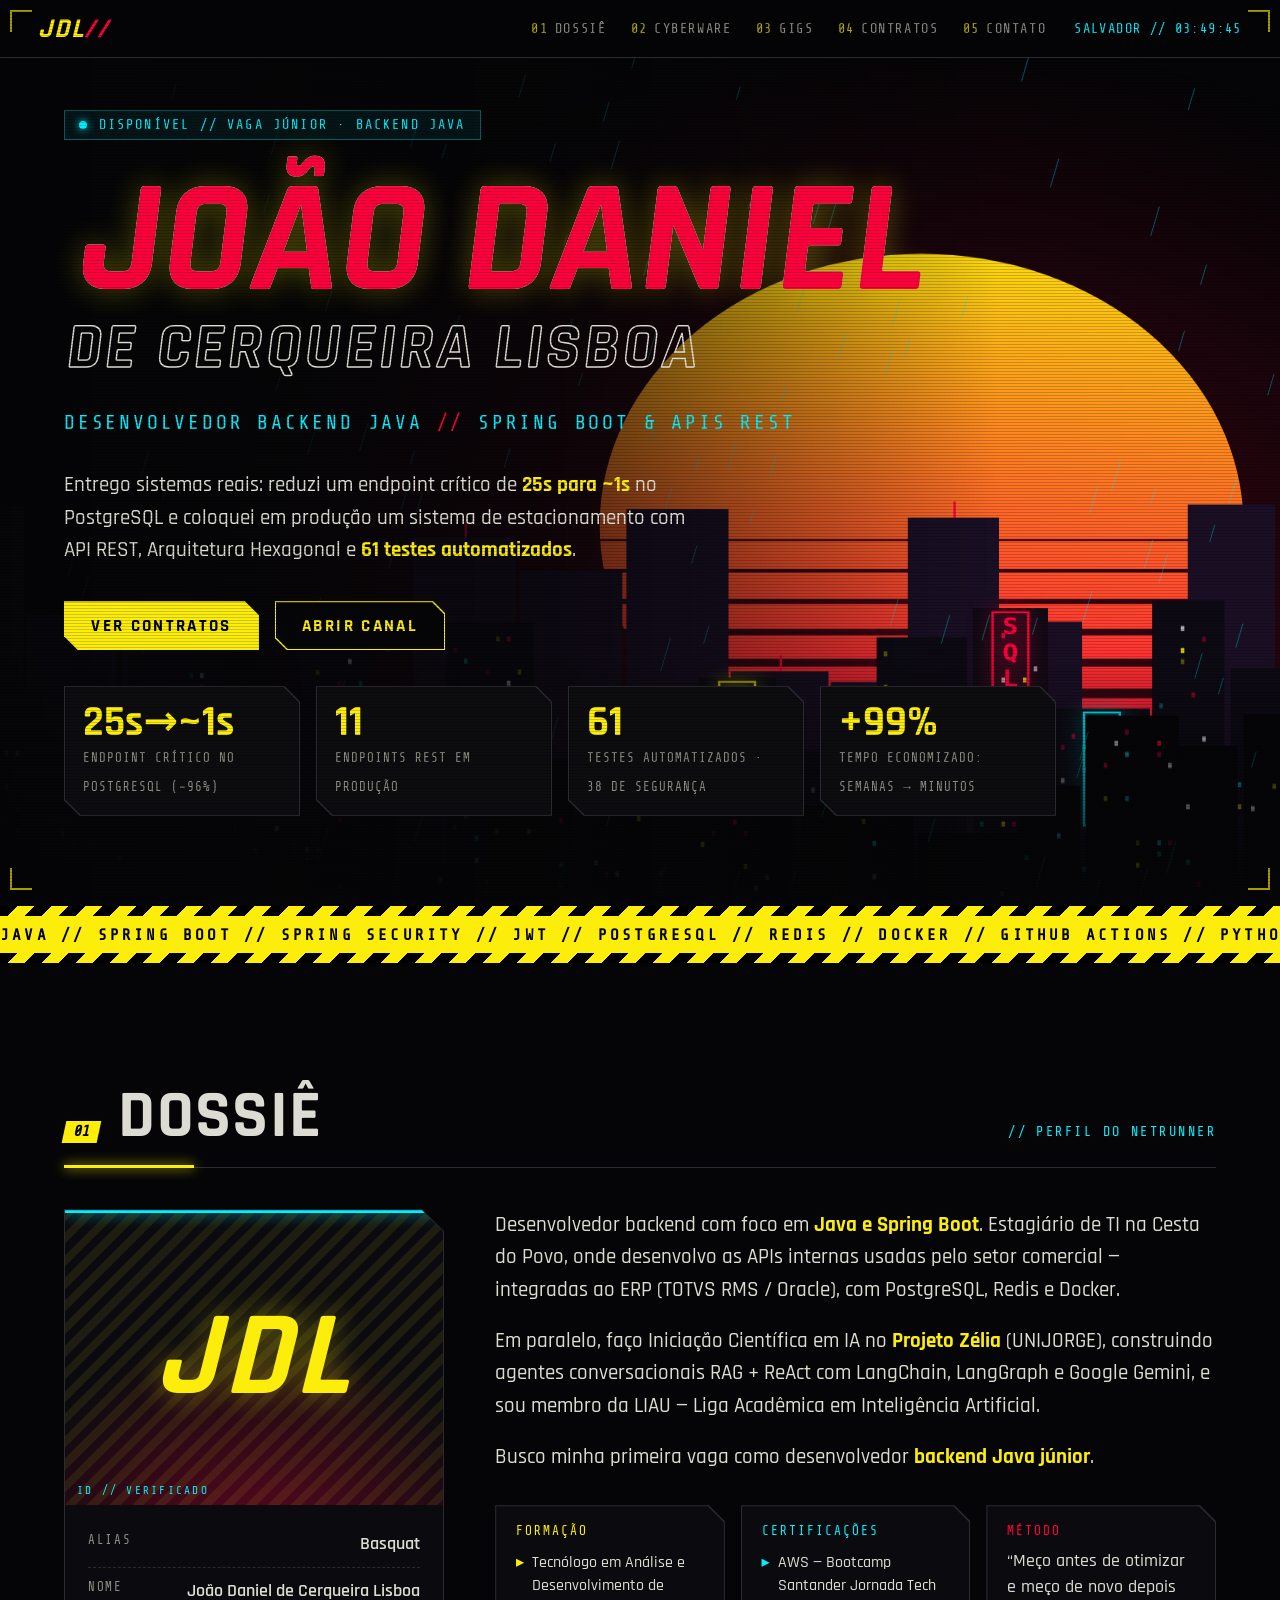
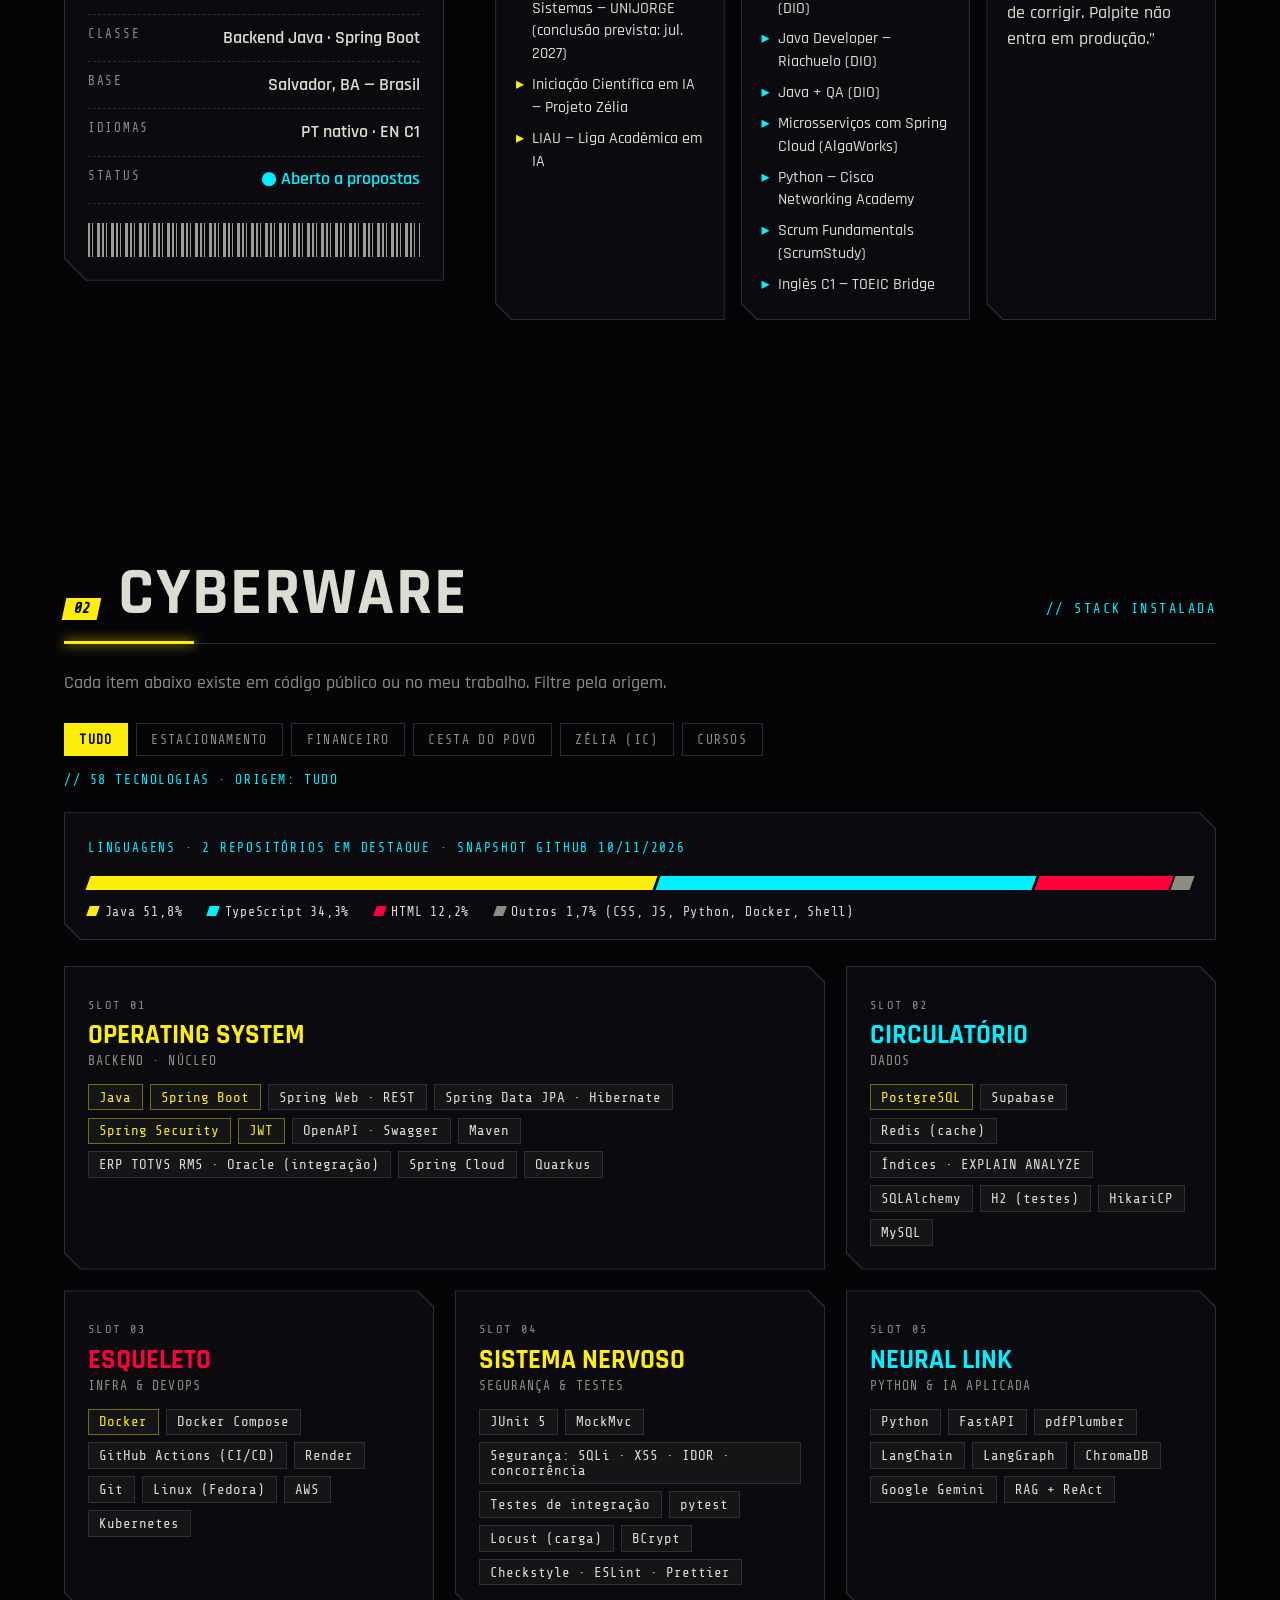
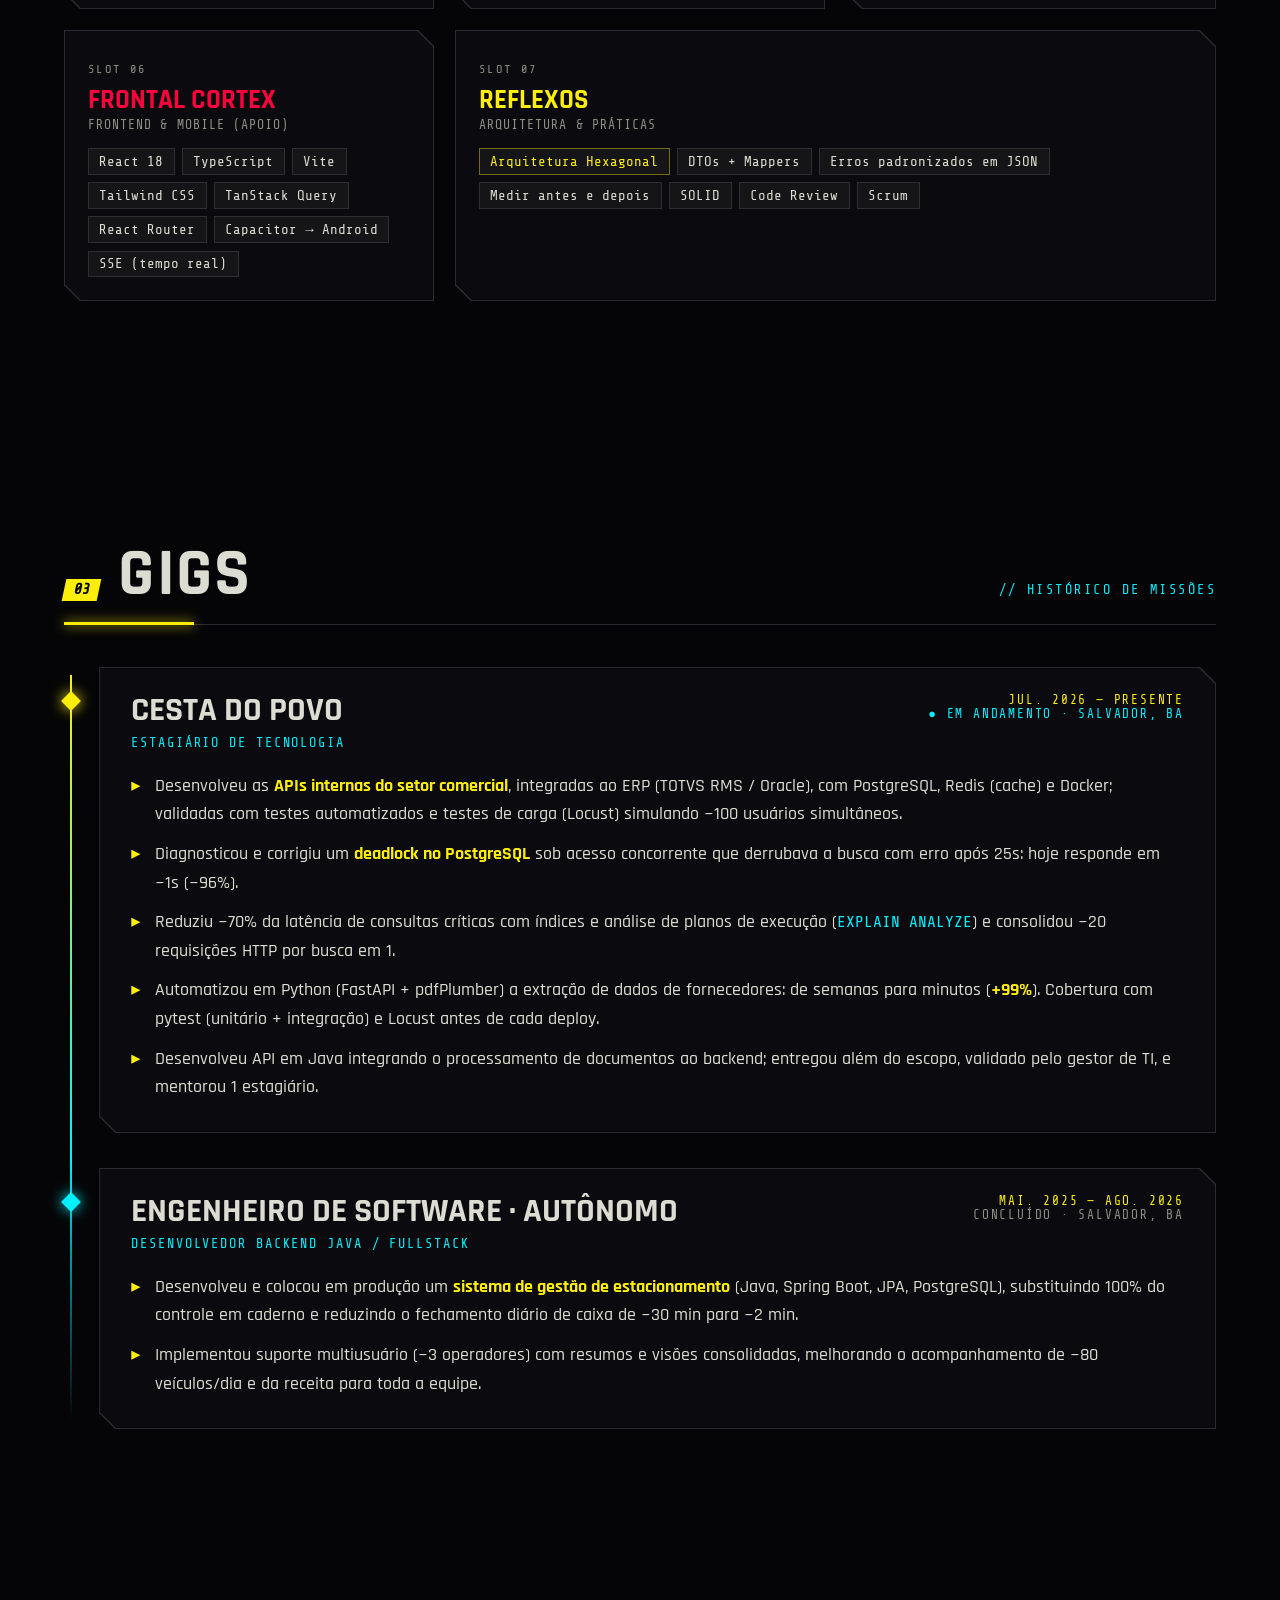
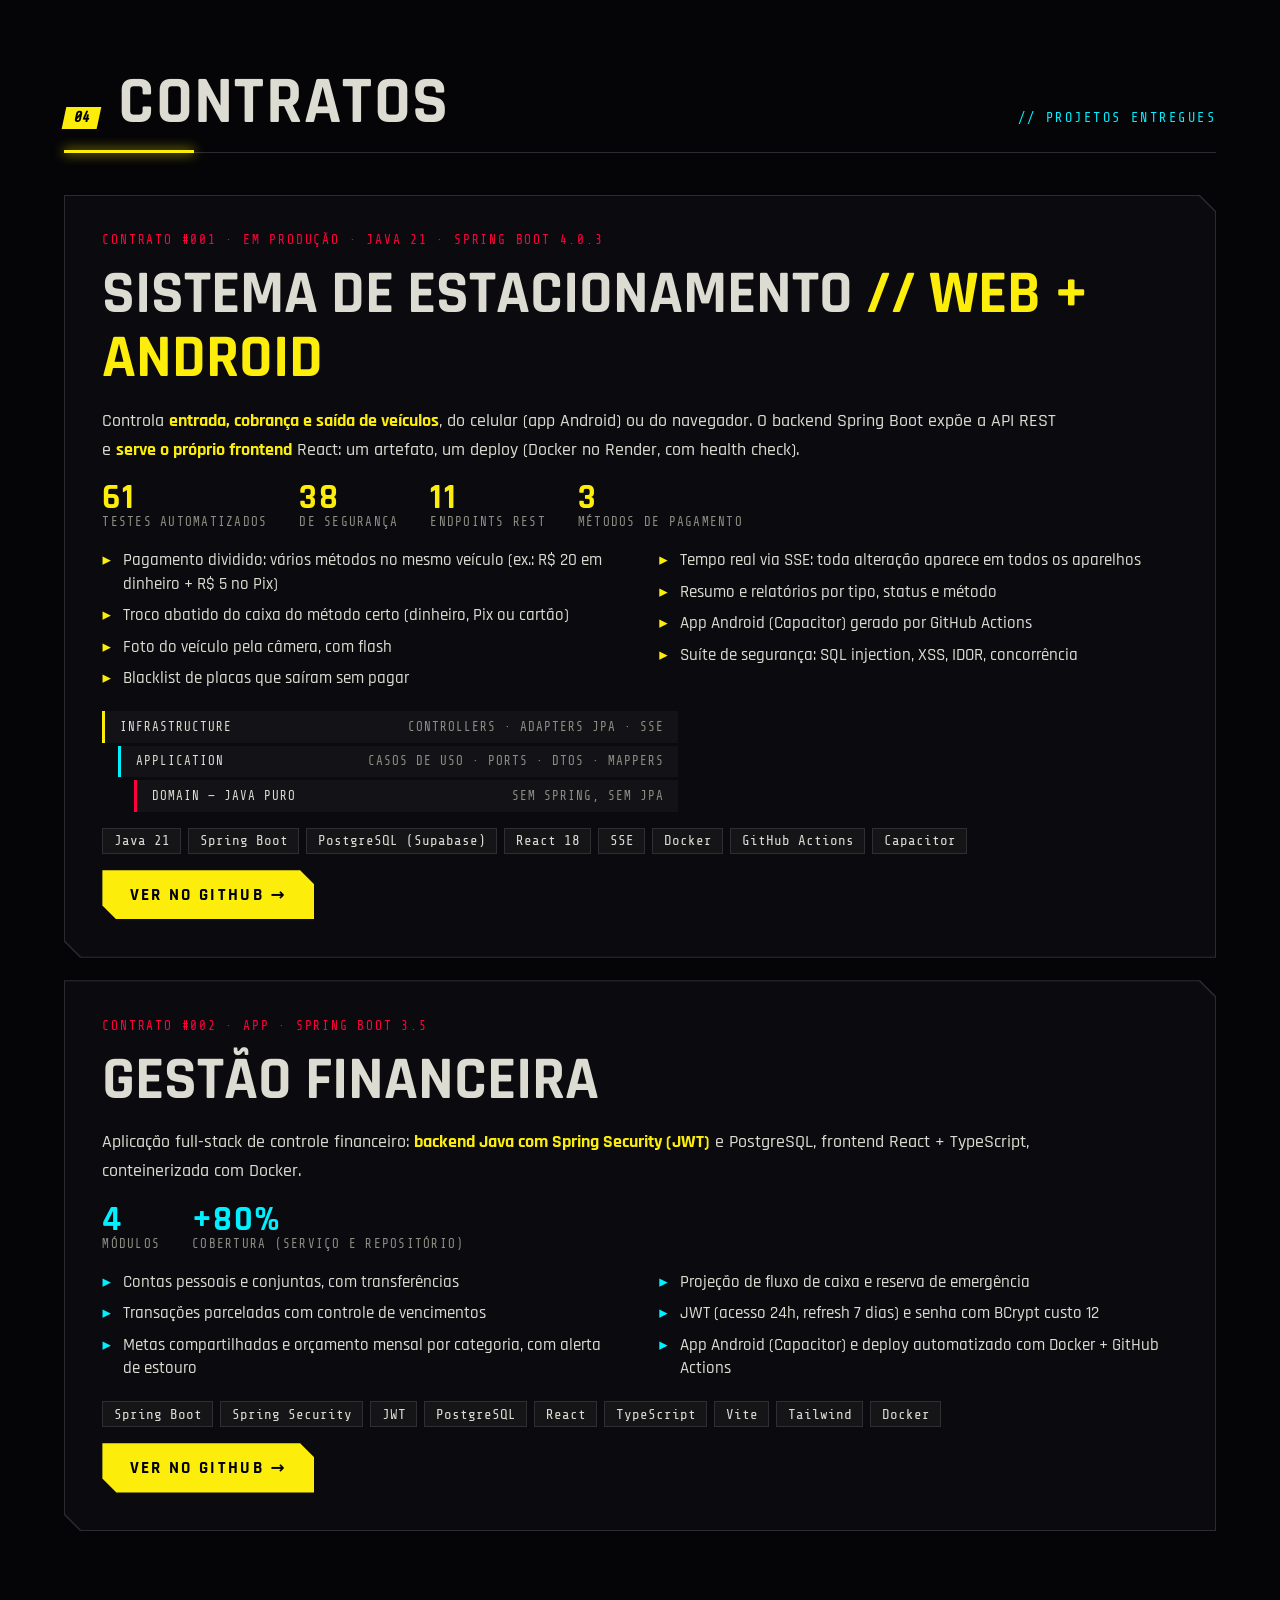
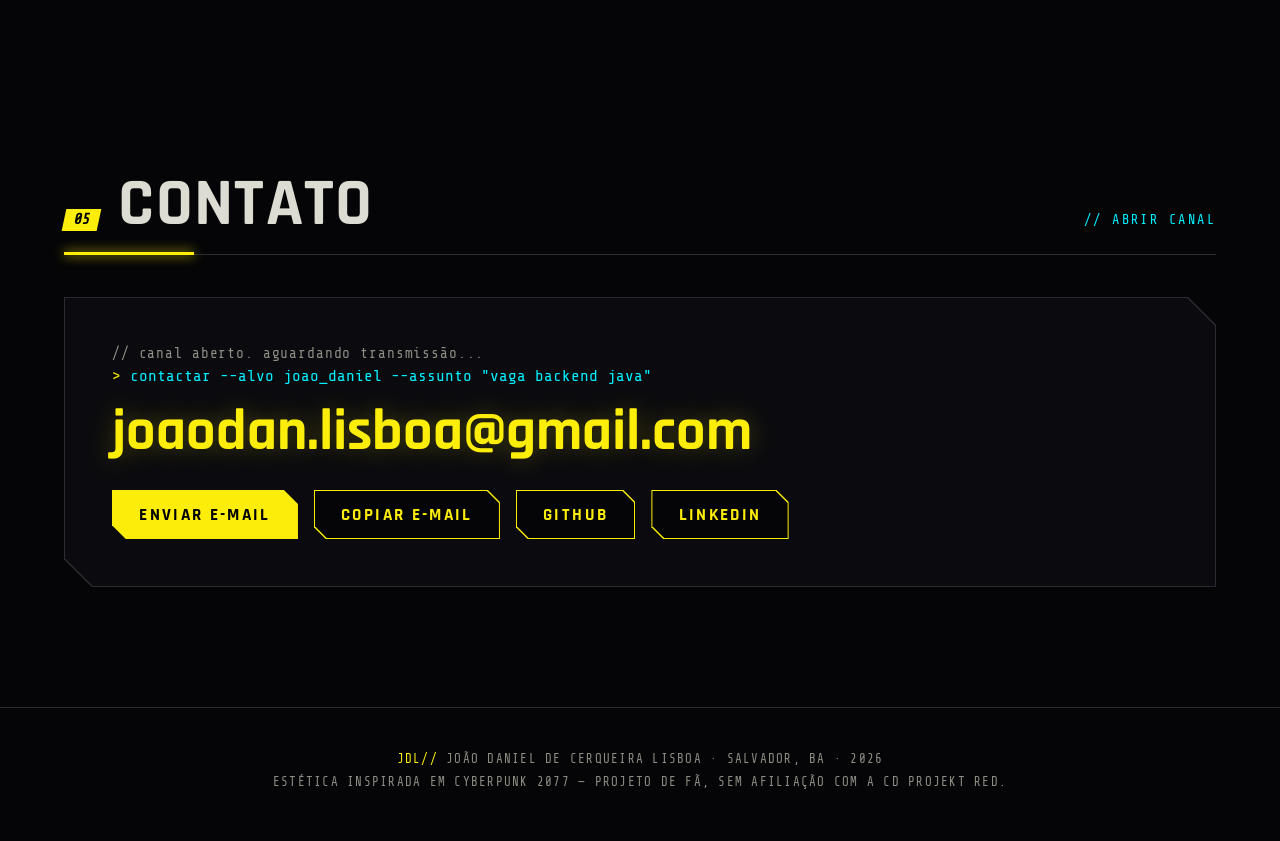
==== index.html @ 203d8025 "Initial commit: portfolio site" ====
<!DOCTYPE html>
<html lang="pt-BR">
<head>
<meta charset="UTF-8">
<meta name="viewport" content="width=device-width,initial-scale=1">
<title>João Daniel Lisboa // Backend Java</title>
<meta name="description" content="Portfolio de João Daniel de Cerqueira Lisboa — Desenvolvedor Backend Java, Spring Boot e APIs REST. Salvador, BA.">
<meta name="theme-color" content="#050507">
<meta name="color-scheme" content="dark">
<meta property="og:title" content="João Daniel Lisboa // Backend Java">
<meta property="og:description" content="Spring Boot, APIs REST, PostgreSQL. Sistemas reais em produção.">
<link rel="icon" href="data:image/svg+xml,%3Csvg xmlns='http://www.w3.org/2000/svg' viewBox='0 0 32 32'%3E%3Crect width='32' height='32' fill='%23050507'/%3E%3Cpath d='M9 6h16v4h-6v12q0 4-5 4H8v-4h5V10H9z' fill='%23fcee0a'/%3E%3C/svg%3E">
<link rel="preconnect" href="https://fonts.googleapis.com">
<link rel="preconnect" href="https://fonts.gstatic.com" crossorigin>
<link href="https://fonts.googleapis.com/css2?family=Rajdhani:wght@500;600;700&family=Share+Tech+Mono&display=swap" rel="stylesheet">
<script>
document.documentElement.classList.add('js');
try{if(sessionStorage.boot)document.documentElement.classList.add('nb');sessionStorage.boot=1}catch(e){}
</script>
<style>
:root{--y:#fcee0a;--c:#00f0ff;--r:#ff003c;--bg:#050507;--p:#0b0b0f;--l:#2b2b32;--t:#dcdcd2;--d:#8d8d84;
--f:Rajdhani,Bahnschrift,"Arial Narrow",system-ui,sans-serif;--m:"Share Tech Mono",Consolas,monospace}
*{box-sizing:border-box;margin:0;padding:0}
html{scroll-behavior:smooth;scroll-padding-top:70px}
body{background:var(--bg);color:var(--t);font:500 1.15rem/1.55 var(--f);overflow-x:hidden}
a{color:inherit}
ul{list-style:none}
:focus-visible{outline:2px solid var(--c);outline-offset:3px}
::selection{background:var(--y);color:#000}
.skip{position:fixed;left:8px;top:-60px;z-index:200;background:var(--y);color:#000;padding:.6rem 1rem;font-weight:700}
.skip:focus{top:8px}

/* HUD frame + scanlines */
body::before{content:"";position:fixed;inset:10px;pointer-events:none;z-index:50;opacity:.65;background:
linear-gradient(var(--y),var(--y)) top left/22px 2px,linear-gradient(var(--y),var(--y)) top left/2px 22px,
linear-gradient(var(--y),var(--y)) top right/22px 2px,linear-gradient(var(--y),var(--y)) top right/2px 22px,
linear-gradient(var(--y),var(--y)) bottom left/22px 2px,linear-gradient(var(--y),var(--y)) bottom left/2px 22px,
linear-gradient(var(--y),var(--y)) bottom right/22px 2px,linear-gradient(var(--y),var(--y)) bottom right/2px 22px;background-repeat:no-repeat}
body::after{content:"";position:fixed;inset:0;pointer-events:none;z-index:60;background:repeating-linear-gradient(0deg,#0000002e 0 1px,transparent 1px 3px);animation:fl 7s infinite steps(1)}
@keyframes fl{0%,94%,100%{opacity:1}95%{opacity:.5}97%{opacity:.9}}

/* cut-corner panel: border via two stacked clipped layers */
.cut{position:relative;isolation:isolate;--k:16px;--bc:var(--l);--bg2:var(--p)}
.cut::before,.cut::after{content:"";position:absolute;z-index:-1;clip-path:polygon(0 0,calc(100% - var(--k)) 0,100% var(--k),100% 100%,var(--k) 100%,0 calc(100% - var(--k)))}
.cut::before{inset:0;background:var(--bc);transition:background .2s}
.cut::after{inset:1px;background:var(--bg2)}
.cut:hover{--bc:var(--a,var(--y))}

/* top bar */
.bar{position:fixed;inset:0 0 auto;z-index:40;height:58px;display:flex;align-items:center;gap:1rem;padding:0 clamp(18px,3vw,40px);background:#050507e6;border-bottom:1px solid var(--l);backdrop-filter:blur(6px)}
.logo{font:italic 700 1.7rem var(--f);letter-spacing:.06em;color:var(--y);text-decoration:none;flex:none}
.logo b{color:var(--r)}
.bar nav{display:flex;margin-left:auto;overflow-x:auto;scrollbar-width:none;min-width:0}
.bar nav a{font:.85rem var(--m);letter-spacing:.12em;text-transform:uppercase;text-decoration:none;color:var(--d);padding:.6rem .75rem;position:relative;white-space:nowrap}
.bar nav a::before{content:attr(data-n);color:var(--y);margin-right:.45em;opacity:.7}
.bar nav a:hover,.bar nav a.on{color:var(--y)}
.bar nav a.on::after{content:"";position:absolute;left:.75rem;right:.75rem;bottom:0;height:2px;background:var(--y);box-shadow:0 0 8px var(--y)}
#clk{font:.85rem var(--m);color:var(--c);letter-spacing:.1em;flex:none;white-space:nowrap}
@media(max-width:960px){#clk{display:none}}
@supports(animation-timeline:scroll()){
.prog{position:fixed;top:58px;left:0;right:0;height:2px;z-index:41;background:var(--y);box-shadow:0 0 8px var(--y);transform:scaleX(0);transform-origin:0 50%;animation:pg linear both;animation-timeline:scroll(root)}
@keyframes pg{to{transform:scaleX(1)}}}

/* boot */
#boot{position:fixed;inset:0;z-index:100;background:#000;display:grid;place-content:center;padding:24px;font:1rem/1.9 var(--m);color:var(--y);cursor:pointer;animation:out .5s 2.3s forwards}
#boot p{opacity:0;animation:on .01s calc(var(--i)*.28s) forwards;white-space:nowrap}
#boot .ok{color:var(--c)}
#boot small{display:block;color:var(--d);margin-top:1rem;opacity:0;animation:on .01s 1.4s forwards}
#boot i{display:block;height:4px;background:#222;margin-top:.8rem;position:relative;overflow:hidden}
#boot i::after{content:"";position:absolute;inset:0;background:var(--y);transform:scaleX(0);transform-origin:0 0;animation:ld 2.1s linear forwards}
@keyframes on{to{opacity:1}}
@keyframes ld{to{transform:scaleX(1)}}
@keyframes out{to{opacity:0;visibility:hidden}}
.nb #boot{display:none}

/* hero */
.hero{position:relative;min-height:100svh;display:flex;flex-direction:column;justify-content:center;gap:2.2rem;padding:110px clamp(18px,5vw,72px) 90px;overflow:hidden;isolation:isolate}
#sky{position:absolute;inset:0;width:100%;height:100%;z-index:-2}
.hero::after{content:"";position:absolute;inset:0;z-index:-1;background:linear-gradient(90deg,#050507f2 0,#050507aa 42%,transparent 78%),linear-gradient(transparent 72%,var(--bg))}
.chip{align-self:flex-start;display:inline-flex;gap:.7rem;align-items:center;font:.85rem var(--m);letter-spacing:.16em;color:var(--c);border:1px solid #00f0ff55;background:#00f0ff0f;padding:.4rem .9rem;text-transform:uppercase}
.chip i{width:8px;height:8px;border-radius:50%;background:var(--c);box-shadow:0 0 8px var(--c);animation:bl 1.2s steps(2) infinite}
@keyframes bl{50%{opacity:.15}}
h1{font:700 clamp(3rem,12.5vw,10.5rem)/.84 var(--f);text-transform:uppercase;transform:skewX(-7deg);transform-origin:0 100%}
h1 .a{display:block;color:var(--y);text-shadow:0 0 30px #fcee0a55}
h1 .b{display:block;font-size:.4em;letter-spacing:.05em;margin-top:.2em;color:transparent;-webkit-text-stroke:1.5px var(--t)}
.glitch{position:relative}
.glitch::before,.glitch::after{content:attr(data-t);position:absolute;left:0;top:0;width:100%;text-shadow:none;pointer-events:none}
.glitch::before{color:var(--c);animation:g1 4s infinite steps(1)}
.glitch::after{color:var(--r);animation:g2 3.3s infinite steps(1)}
@keyframes g1{0%,92%,100%{clip-path:inset(0 0 100% 0);transform:none}93%{clip-path:inset(10% 0 60% 0);transform:translate(-6px,1px)}96%{clip-path:inset(55% 0 20% 0);transform:translate(5px,0)}98%{clip-path:inset(30% 0 40% 0);transform:translate(-3px,0)}}
@keyframes g2{0%,88%,100%{clip-path:inset(0 0 100% 0);transform:none}89%{clip-path:inset(65% 0 5% 0);transform:translate(6px,0)}93%{clip-path:inset(5% 0 80% 0);transform:translate(-5px,1px)}}
.role{font:clamp(.95rem,2.2vw,1.25rem) var(--m);letter-spacing:.14em;text-transform:uppercase;color:var(--c)}
.role span{color:var(--r)}
.lead{max-width:40rem;font-size:1.3rem;color:var(--t)}
.lead b{color:var(--y);font-weight:700}
.cta{display:flex;flex-wrap:wrap;gap:1rem}
.btn{display:inline-block;font:700 1.05rem var(--f);letter-spacing:.14em;text-transform:uppercase;text-decoration:none;padding:.85rem 1.7rem;border:0;cursor:pointer;transition:transform .15s,background .15s,color .15s}
.btn.f{background:var(--y);color:#000;clip-path:polygon(0 0,calc(100% - 14px) 0,100% 14px,100% 100%,14px 100%,0 calc(100% - 14px))}
.btn.f:hover{background:var(--c)}
.btn.cut{--k:12px;--bc:var(--y);--bg2:#050507;background:none;color:var(--y)}
.btn.cut:hover{--bg2:var(--y);color:#000}
.btn:active{transform:translate(2px,2px)}
.stats{display:grid;grid-template-columns:repeat(auto-fit,minmax(170px,1fr));gap:1rem;max-width:62rem}
.stat{padding:1rem 1.2rem;--a:var(--y);--bg2:#050507cc}
.stat b span{font:inherit;color:inherit;letter-spacing:0;text-transform:none}
.stat b{display:block;font:700 2.6rem/1 var(--f);color:var(--y)}
.stat span{font:.78rem/1.3 var(--m);color:var(--d);letter-spacing:.08em;text-transform:uppercase}

/* ticker */
.haz{height:10px;background:repeating-linear-gradient(-45deg,var(--y) 0 12px,#000 12px 24px)}
.tick{overflow:hidden;background:var(--y);color:#000;font:700 1rem var(--m);letter-spacing:.2em;white-space:nowrap}
.tick div{display:inline-block;padding:.6rem 0;animation:tk 45s linear infinite}
.tick span{padding-right:1.5rem}
@keyframes tk{to{transform:translateX(-50%)}}

/* sections */
.s{max-width:1280px;margin:auto;padding:clamp(64px,10vw,120px) clamp(18px,5vw,72px)}
.sh{display:flex;align-items:baseline;flex-wrap:wrap;gap:.4rem 1.2rem;margin-bottom:2.6rem;padding-bottom:1rem;border-bottom:1px solid var(--l);position:relative}
.sh::after{content:"";position:absolute;left:0;bottom:-1px;width:130px;height:3px;background:var(--y);box-shadow:0 0 12px var(--y)}
.sh .n{font:700 .95rem var(--m);background:var(--y);color:#000;padding:.15rem .6rem;transform:skewX(-12deg)}
.sh h2{font:700 clamp(2.3rem,6vw,4.2rem)/1 var(--f);text-transform:uppercase;letter-spacing:.02em}
.sh i{font:normal .85rem var(--m);color:var(--c);letter-spacing:.18em;margin-left:auto;text-transform:uppercase}
.js .rv{opacity:0;transform:translateY(26px);transition:opacity .7s,transform .7s}
.js .rv.in{opacity:1;transform:none}
.mono{font:.8rem var(--m);letter-spacing:.14em;text-transform:uppercase}

/* dossier */
.dos{display:grid;grid-template-columns:minmax(0,380px) 1fr;gap:clamp(24px,4vw,56px);align-items:start}
.id{--k:22px;--a:var(--y)}
.ph{position:relative;aspect-ratio:1/.78;margin:1px 1px 0;display:grid;place-content:center;overflow:hidden;clip-path:polygon(0 0,calc(100% - 21px) 0,100% 21px,100% 100%,0 100%);background:repeating-linear-gradient(135deg,#fcee0a14 0 8px,transparent 8px 16px),radial-gradient(circle at 50% 130%,#ff003c66,transparent 62%),#0b0b0f}
.ph b{font:italic 700 clamp(5rem,16vw,7.5rem)/1 var(--f);color:var(--y);text-shadow:0 0 30px #fcee0a66;letter-spacing:.04em}
.ph::after{content:"ID // VERIFICADO";position:absolute;left:12px;bottom:8px;font:.7rem var(--m);color:var(--c);letter-spacing:.2em}
.scan{position:absolute;left:0;right:0;height:3px;background:var(--c);box-shadow:0 0 14px var(--c);animation:sc 3s linear infinite}
@keyframes sc{from{top:-3px}to{top:100%}}
.idb{padding:1rem 1.5rem 1.5rem}
dl>div{display:flex;justify-content:space-between;gap:1rem;padding:.55rem 0;border-bottom:1px dashed var(--l)}
dt{font:.78rem var(--m);color:var(--d);letter-spacing:.14em;text-transform:uppercase;padding-top:.2rem}
dd{text-align:right;font-weight:600}
dd.ok{color:var(--c)}
.code{height:34px;margin-top:1.2rem;opacity:.7;background:repeating-linear-gradient(90deg,var(--t) 0 2px,transparent 2px 4px,var(--t) 4px 5px,transparent 5px 9px,var(--t) 9px 12px,transparent 12px 14px)}
.sum p{font-size:1.3rem;margin-bottom:1.2rem}
.sum p b{color:var(--y)}
.tri{display:grid;grid-template-columns:repeat(auto-fit,minmax(220px,1fr));gap:1rem;margin-top:2rem}
.tri .cut{padding:1.2rem 1.3rem}
.tri h3{font:.8rem var(--m);letter-spacing:.16em;text-transform:uppercase;color:var(--a);margin-bottom:.6rem}
.tri li{font-size:1.02rem;line-height:1.4;padding:.25rem 0 .25rem 1rem;position:relative}
.tri li::before{content:"▸";position:absolute;left:0;color:var(--a)}
.tri .q{font-size:1.12rem;line-height:1.45}
@media(max-width:860px){.dos{grid-template-columns:1fr}.id{max-width:420px}}

/* cyberware */
.ware{display:grid;grid-template-columns:repeat(3,minmax(0,1fr));gap:1.3rem}
.ware .w2,.ware .w3{grid-column:span 2}
.intro{margin:-1rem 0 1.6rem;color:var(--d);font-size:1.1rem}
.flt{display:flex;flex-wrap:wrap;gap:.5rem;margin-bottom:1rem}
.flt button{font:.82rem var(--m);letter-spacing:.1em;text-transform:uppercase;color:var(--d);background:none;border:1px solid var(--l);padding:.5rem .9rem;cursor:pointer;transition:.15s}
.flt button:hover{color:var(--t);border-color:var(--d)}
.flt button.on{background:var(--y);border-color:var(--y);color:#000;font-weight:700}
.cnt{font:.82rem var(--m);color:var(--c);letter-spacing:.12em;margin-bottom:1.6rem;text-transform:uppercase}
.lang{padding:1.3rem 1.5rem;margin-bottom:1.6rem}
.lb{display:flex;height:14px;gap:3px;margin:.9rem 0}
.lb i{display:block;transform:skewX(-20deg)}
.lg{display:flex;flex-wrap:wrap;gap:.4rem 1.6rem;font:.82rem var(--m);letter-spacing:.06em}
.lg b{display:inline-block;width:10px;height:10px;margin-right:.5em;transform:skewX(-20deg)}
.chips li.off{opacity:.14}
@media(max-width:1000px){.ware{grid-template-columns:repeat(2,minmax(0,1fr))}.ware .w3{grid-column:auto}}
@media(max-width:700px){.ware{grid-template-columns:1fr}.ware .w2{grid-column:auto}}
.ware .cut{padding:1.5rem}
.ware small{font:.75rem var(--m);letter-spacing:.2em;color:var(--d)}
.ware h3{font:700 1.7rem/1.1 var(--f);text-transform:uppercase;color:var(--a);margin:.2rem 0 .1rem}
.ware p{font:.82rem var(--m);color:var(--d);letter-spacing:.08em;text-transform:uppercase;margin-bottom:1rem}
.chips{display:flex;flex-wrap:wrap;gap:.45rem}
.chips li{font:.88rem var(--m);padding:.3rem .65rem;background:#ffffff0a;border:1px solid #ffffff1c;transition:.15s}
.chips li:hover{border-color:var(--a);color:var(--a)}
.chips .hi{color:var(--y);border-color:#fcee0a66}

/* gigs */
.tl{position:relative;display:grid;gap:2.2rem;padding-left:2.2rem}
.tl::before{content:"";position:absolute;left:6px;top:8px;bottom:8px;width:2px;background:linear-gradient(var(--y),var(--c) 65%,transparent)}
.gig{position:relative;padding:1.6rem clamp(18px,3vw,32px);--a:var(--c)}
.node{position:absolute;left:calc(-2.2rem - 0px);top:1.7rem;width:14px;height:14px;background:var(--y);transform:rotate(45deg);box-shadow:0 0 14px var(--y)}
.gh{display:flex;flex-wrap:wrap;justify-content:space-between;gap:.3rem 1.5rem;margin-bottom:1rem}
.gh h3{font:700 clamp(1.5rem,3.4vw,2.1rem)/1.1 var(--f);text-transform:uppercase}
.gh h3 span{display:block;font:.85rem var(--m);letter-spacing:.14em;color:var(--c);margin-top:.35rem}
.gh .mono{color:var(--y);text-align:right}
.gh .mono em{display:block;font-style:normal;color:var(--d)}
.gig li{padding:.35rem 0 .35rem 1.5rem;position:relative}
.gig li::before{content:"▸";position:absolute;left:0;color:var(--y)}
.gig li b{color:var(--y);font-weight:700}
.live{color:var(--c)!important}

/* contracts */
.pj{display:grid;grid-template-columns:repeat(12,1fr);gap:1.4rem}
.pj .cut{grid-column:span 6;padding:1.6rem;display:flex;flex-direction:column;gap:1rem;--a:var(--y)}
.pj .cut.big{grid-column:span 12;padding:clamp(1.6rem,3vw,2.4rem)}
.pj .cut:nth-child(2){--a:var(--c)}
.pj h3{font:700 clamp(1.7rem,3.5vw,2.6rem)/1.05 var(--f);text-transform:uppercase}
.pj .big h3{font-size:clamp(2.2rem,5vw,3.8rem)}
.pj .mono{color:var(--r)}
.pj p{max-width:60rem}
.met{display:flex;flex-wrap:wrap;gap:.6rem 2rem}
.met div{font:.78rem var(--m);color:var(--d);letter-spacing:.1em;text-transform:uppercase}
.met b{display:block;font:700 2.2rem/1 var(--f);color:var(--a)}
.pj .btn{align-self:flex-start;margin-top:auto}
.ft{columns:2 22rem;column-gap:2.4rem}
.ft li{break-inside:avoid;padding:.25rem 0 .25rem 1.3rem;position:relative;font-size:1.05rem;line-height:1.4}
.ft li::before{content:"▸";position:absolute;left:0;color:var(--a)}
.hex{display:grid;gap:3px;max-width:36rem;font:.78rem var(--m);letter-spacing:.08em;text-transform:uppercase}
.hex div{display:flex;justify-content:space-between;flex-wrap:wrap;gap:.2rem 1rem;padding:.55rem .9rem;background:#ffffff08;border-left:3px solid var(--y)}
.hex div:nth-child(2){margin-left:1rem;border-color:var(--c)}
.hex div:nth-child(3){margin-left:2rem;border-color:var(--r)}
.hex span{color:var(--d)}
.note{font:.85rem/1.5 var(--m);color:var(--d);border-left:2px solid var(--r);padding:.2rem 0 .2rem .9rem}
code{font:.88em var(--m);color:var(--c)}
@media(max-width:860px){.pj .cut{grid-column:span 12}}

/* contact */
.term{padding:clamp(1.6rem,4vw,3rem);--k:28px;--a:var(--y)}
.term .dim{font:.9rem var(--m);color:var(--d);letter-spacing:.06em}
.term .cmd{font:1rem var(--m);margin:.4rem 0 1rem;color:var(--c)}
.term .cmd i{font-style:normal;color:var(--y)}
.mail{display:block;font:700 clamp(1.5rem,5vw,3.6rem)/1.1 var(--f);color:var(--y);text-decoration:none;overflow-wrap:anywhere;text-shadow:0 0 24px #fcee0a44;margin-bottom:1.6rem}
.mail:hover{color:var(--c)}
footer{padding:2.5rem 18px 3rem;text-align:center;font:.78rem/1.8 var(--m);color:var(--d);letter-spacing:.1em;text-transform:uppercase;border-top:1px solid var(--l)}
footer b{color:var(--y);font-weight:400}

@media(prefers-reduced-motion:reduce){
*,*::before,*::after{animation:none!important;transition:none!important}
html{scroll-behavior:auto}.js .rv{opacity:1;transform:none}#boot{display:none}.tick div{white-space:normal}}
</style>
</head>
<body>
<a class="skip" href="#main">Pular para o conteúdo</a>

<div id="boot" aria-hidden="true">
  <p style="--i:0">&gt; JDL//OS v2.0.77 — inicializando</p>
  <p style="--i:1">&gt; perfil: <span class="ok">J. D. C. LISBOA</span> ........ <span class="ok">OK</span></p>
  <p style="--i:2">&gt; java 21 · spring boot · postgresql ... <span class="ok">OK</span></p>
  <p style="--i:3">&gt; link neural estabelecido ......... <span class="ok">OK</span></p>
  <i></i><small>[ clique para pular ]</small>
</div>

<header class="bar">
  <a class="logo" href="#top" aria-label="Início">JDL<b>//</b></a>
  <nav aria-label="Seções">
    <a href="#dossie" data-n="01">Dossiê</a>
    <a href="#cyberware" data-n="02">Cyberware</a>
    <a href="#gigs" data-n="03">Gigs</a>
    <a href="#contratos" data-n="04">Contratos</a>
    <a href="#contato" data-n="05">Contato</a>
  </nav>
  <span id="clk" aria-hidden="true"></span>
</header>
<div class="prog" aria-hidden="true"></div>

<main id="main">
<section class="hero" id="top">
  <canvas id="sky" aria-hidden="true"></canvas>
  <span class="chip"><i></i>Disponível // vaga júnior · backend java</span>
  <h1><span class="a glitch" data-t="João Daniel">João Daniel</span><span class="b">de Cerqueira Lisboa</span></h1>
  <p class="role">Desenvolvedor Backend Java <span>//</span> Spring Boot &amp; APIs REST</p>
  <p class="lead">Entrego sistemas reais: reduzi um endpoint crítico de <b>25s para ~1s</b> no PostgreSQL e coloquei em produção um sistema de estacionamento com API REST, Arquitetura Hexagonal e <b>61 testes automatizados</b>.</p>
  <div class="cta">
    <a class="btn f" href="#contratos">Ver contratos</a>
    <a class="btn cut" href="#contato">Abrir canal</a>
  </div>
  <div class="stats rv">
    <div class="stat cut"><b>25s→~1s</b><span>endpoint crítico no PostgreSQL (−96%)</span></div>
    <div class="stat cut"><b data-n="11">11</b><span>endpoints REST em produção</span></div>
    <div class="stat cut"><b data-n="61">61</b><span>testes automatizados · 38 de segurança</span></div>
    <div class="stat cut"><b>+<span data-n="99">99</span>%</b><span>tempo economizado: semanas → minutos</span></div>
  </div>
</section>

<div class="haz"></div>
<div class="tick" aria-hidden="true"><div>
  <span>JAVA // SPRING BOOT // SPRING SECURITY // JWT // POSTGRESQL // REDIS // DOCKER // GITHUB ACTIONS // PYTHON // FASTAPI // LANGGRAPH // REACT // TYPESCRIPT // ARQUITETURA HEXAGONAL //</span><span>JAVA // SPRING BOOT // SPRING SECURITY // JWT // POSTGRESQL // REDIS // DOCKER // GITHUB ACTIONS // PYTHON // FASTAPI // LANGGRAPH // REACT // TYPESCRIPT // ARQUITETURA HEXAGONAL //</span>
</div></div>
<div class="haz"></div>

<section class="s" id="dossie">
  <header class="sh rv"><span class="n">01</span><h2>Dossiê</h2><i>// perfil do netrunner</i></header>
  <div class="dos">
    <aside class="id cut rv" aria-label="Ficha">
      <div class="ph"><b>JDL</b><span class="scan"></span></div>
      <div class="idb">
        <dl>
          <div><dt>Alias</dt><dd>Basquat</dd></div>
          <div><dt>Nome</dt><dd>João Daniel de Cerqueira Lisboa</dd></div>
          <div><dt>Classe</dt><dd>Backend Java · Spring Boot</dd></div>
          <div><dt>Base</dt><dd>Salvador, BA — Brasil</dd></div>
          <div><dt>Idiomas</dt><dd>PT nativo · EN C1</dd></div>
          <div><dt>Status</dt><dd class="ok">● Aberto a propostas</dd></div>
        </dl>
        <div class="code" aria-hidden="true"></div>
      </div>
    </aside>
    <div class="sum rv">
      <p>Desenvolvedor backend com foco em <b>Java e Spring Boot</b>. Estagiário de TI na Cesta do Povo, onde desenvolvo as APIs internas usadas pelo setor comercial — integradas ao ERP (TOTVS RMS / Oracle), com PostgreSQL, Redis e Docker.</p>
      <p>Em paralelo, faço Iniciação Científica em IA no <b>Projeto Zélia</b> (UNIJORGE), construindo agentes conversacionais RAG + ReAct com LangChain, LangGraph e Google Gemini, e sou membro da LIAU — Liga Acadêmica em Inteligência Artificial.</p>
      <p>Busco minha primeira vaga como desenvolvedor <b>backend Java júnior</b>.</p>
      <div class="tri">
        <div class="cut" style="--a:var(--y)"><h3>Formação</h3><ul>
          <li>Tecnólogo em Análise e Desenvolvimento de Sistemas — UNIJORGE (conclusão prevista: jul. 2027)</li>
          <li>Iniciação Científica em IA — Projeto Zélia</li>
          <li>LIAU — Liga Acadêmica em IA</li></ul></div>
        <div class="cut" style="--a:var(--c)"><h3>Certificações</h3><ul>
          <li>AWS — Bootcamp Santander Jornada Tech (DIO)</li>
          <li>Java Developer — Riachuelo (DIO)</li>
          <li>Java + QA (DIO)</li>
          <li>Microsserviços com Spring Cloud (AlgaWorks)</li>
          <li>Python — Cisco Networking Academy</li>
          <li>Scrum Fundamentals (ScrumStudy)</li>
          <li>Inglês C1 — TOEIC Bridge</li></ul></div>
        <div class="cut" style="--a:var(--r)"><h3>Método</h3>
          <p class="q">“Meço antes de otimizar e meço de novo depois de corrigir. Palpite não entra em produção.”</p></div>
      </div>
    </div>
  </div>
</section>

<section class="s" id="cyberware">
  <header class="sh rv"><span class="n">02</span><h2>Cyberware</h2><i>// stack instalada</i></header>
  <p class="intro rv">Cada item abaixo existe em código público ou no meu trabalho. Filtre pela origem.</p>
  <div class="flt rv" role="group" aria-label="Filtrar por origem">
    <button class="on" data-f="" aria-pressed="true">Tudo</button>
    <button data-f="est" aria-pressed="false">Estacionamento</button>
    <button data-f="fin" aria-pressed="false">Financeiro</button>
    <button data-f="job" aria-pressed="false">Cesta do Povo</button>
    <button data-f="ia" aria-pressed="false">Zélia (IC)</button>
    <button data-f="ed" aria-pressed="false">Cursos</button>
  </div>
  <p class="cnt" id="cnt" aria-live="polite"></p>

  <div class="lang cut rv" style="--a:var(--c)">
    <span class="mono" style="color:var(--c)">Linguagens · 2 repositórios em destaque · snapshot GitHub 10/11/2026</span>
    <div class="lb" role="img" aria-label="Java 51,8%, TypeScript 34,3%, HTML 12,2%, outros 1,7%">
      <i style="flex:51.8;background:var(--y)"></i><i style="flex:34.3;background:var(--c)"></i><i style="flex:12.2;background:var(--r)"></i><i style="flex:1.7;background:var(--d)"></i>
    </div>
    <div class="lg">
      <span><b style="background:var(--y)"></b>Java 51,8%</span>
      <span><b style="background:var(--c)"></b>TypeScript 34,3%</span>
      <span><b style="background:var(--r)"></b>HTML 12,2%</span>
      <span><b style="background:var(--d)"></b>Outros 1,7% (CSS, JS, Python, Docker, Shell)</span>
    </div>
  </div>

  <div class="ware">
    <div class="cut rv w2" style="--a:var(--y)"><small>SLOT 01</small><h3>Operating System</h3><p>Backend · núcleo</p>
      <ul class="chips">
        <li class="hi" data-p="est fin job ed">Java</li><li class="hi" data-p="est fin">Spring Boot</li><li data-p="est fin">Spring Web · REST</li>
        <li data-p="est fin">Spring Data JPA · Hibernate</li><li class="hi" data-p="fin">Spring Security</li><li class="hi" data-p="fin">JWT</li>
        <li data-p="fin">OpenAPI · Swagger</li><li data-p="est fin">Maven</li>
        <li data-p="job">ERP TOTVS RMS · Oracle (integração)</li><li data-p="ed">Spring Cloud</li><li data-p="">Quarkus</li>
      </ul></div>
    <div class="cut rv" style="--a:var(--c)"><small>SLOT 02</small><h3>Circulatório</h3><p>Dados</p>
      <ul class="chips">
        <li class="hi" data-p="est fin job">PostgreSQL</li><li data-p="est fin">Supabase</li><li data-p="job">Redis (cache)</li>
        <li data-p="job">Índices · EXPLAIN ANALYZE</li><li data-p="job">SQLAlchemy</li><li data-p="est fin">H2 (testes)</li>
        <li data-p="fin">HikariCP</li><li data-p="">MySQL</li>
      </ul></div>
    <div class="cut rv" style="--a:var(--r)"><small>SLOT 03</small><h3>Esqueleto</h3><p>Infra &amp; DevOps</p>
      <ul class="chips">
        <li class="hi" data-p="est fin job">Docker</li><li data-p="fin">Docker Compose</li><li data-p="est fin">GitHub Actions (CI/CD)</li>
        <li data-p="est">Render</li><li data-p="est fin job">Git</li><li data-p="">Linux (Fedora)</li>
        <li data-p="ed">AWS</li><li data-p="ed">Kubernetes</li>
      </ul></div>
    <div class="cut rv" style="--a:var(--y)"><small>SLOT 04</small><h3>Sistema Nervoso</h3><p>Segurança &amp; testes</p>
      <ul class="chips">
        <li data-p="est fin">JUnit 5</li><li data-p="est">MockMvc</li><li data-p="est">Segurança: SQLi · XSS · IDOR · concorrência</li>
        <li data-p="est fin">Testes de integração</li><li data-p="job">pytest</li><li data-p="job">Locust (carga)</li>
        <li data-p="fin">BCrypt</li><li data-p="fin">Checkstyle · ESLint · Prettier</li>
      </ul></div>
    <div class="cut rv" style="--a:var(--c)"><small>SLOT 05</small><h3>Neural Link</h3><p>Python &amp; IA aplicada</p>
      <ul class="chips">
        <li data-p="job est ia ed">Python</li><li data-p="job">FastAPI</li><li data-p="job">pdfPlumber</li>
        <li data-p="ia">LangChain</li><li data-p="ia">LangGraph</li><li data-p="ia">ChromaDB</li>
        <li data-p="ia">Google Gemini</li><li data-p="ia">RAG + ReAct</li>
      </ul></div>
    <div class="cut rv" style="--a:var(--r)"><small>SLOT 06</small><h3>Frontal Cortex</h3><p>Frontend &amp; mobile (apoio)</p>
      <ul class="chips">
        <li data-p="est fin">React 18</li><li data-p="fin">TypeScript</li><li data-p="fin">Vite</li>
        <li data-p="fin">Tailwind CSS</li><li data-p="fin">TanStack Query</li><li data-p="fin">React Router</li>
        <li data-p="est fin">Capacitor → Android</li><li data-p="est">SSE (tempo real)</li>
      </ul></div>
    <div class="cut rv w3" style="--a:var(--y)"><small>SLOT 07</small><h3>Reflexos</h3><p>Arquitetura &amp; práticas</p>
      <ul class="chips">
        <li class="hi" data-p="est">Arquitetura Hexagonal</li><li data-p="est">DTOs + Mappers</li>
        <li data-p="est">Erros padronizados em JSON</li><li data-p="job">Medir antes e depois</li><li data-p="">SOLID</li>
        <li data-p="job">Code Review</li><li data-p="ed">Scrum</li>
      </ul></div>
  </div>
</section>

<section class="s" id="gigs">
  <header class="sh rv"><span class="n">03</span><h2>Gigs</h2><i>// histórico de missões</i></header>
  <div class="tl">
    <article class="gig cut rv"><span class="node"></span>
      <div class="gh"><h3>Cesta do Povo<span>Estagiário de Tecnologia</span></h3>
        <div class="mono">Jul. 2026 — presente<em class="live">● em andamento · Salvador, BA</em></div></div>
      <ul>
        <li>Desenvolveu as <b>APIs internas do setor comercial</b>, integradas ao ERP (TOTVS RMS / Oracle), com PostgreSQL, Redis (cache) e Docker; validadas com testes automatizados e testes de carga (Locust) simulando ~100 usuários simultâneos.</li>
        <li>Diagnosticou e corrigiu um <b>deadlock no PostgreSQL</b> sob acesso concorrente que derrubava a busca com erro após 25s: hoje responde em ~1s (−96%).</li>
        <li>Reduziu ~70% da latência de consultas críticas com índices e análise de planos de execução (<code>EXPLAIN ANALYZE</code>) e consolidou ~20 requisições HTTP por busca em 1.</li>
        <li>Automatizou em Python (FastAPI + pdfPlumber) a extração de dados de fornecedores: de semanas para minutos (<b>+99%</b>). Cobertura com pytest (unitário + integração) e Locust antes de cada deploy.</li>
        <li>Desenvolveu API em Java integrando o processamento de documentos ao backend; entregou além do escopo, validado pelo gestor de TI, e mentorou 1 estagiário.</li>
      </ul></article>
    <article class="gig cut rv" style="--a:var(--r)"><span class="node" style="background:var(--c);box-shadow:0 0 14px var(--c)"></span>
      <div class="gh"><h3>Engenheiro de Software · Autônomo<span>Desenvolvedor Backend Java / Fullstack</span></h3>
        <div class="mono">Mai. 2025 — Ago. 2026<em>concluído · Salvador, BA</em></div></div>
      <ul>
        <li>Desenvolveu e colocou em produção um <b>sistema de gestão de estacionamento</b> (Java, Spring Boot, JPA, PostgreSQL), substituindo 100% do controle em caderno e reduzindo o fechamento diário de caixa de ~30 min para ~2 min.</li>
        <li>Implementou suporte multiusuário (~3 operadores) com resumos e visões consolidadas, melhorando o acompanhamento de ~80 veículos/dia e da receita para toda a equipe.</li>
      </ul></article>
  </div>
</section>

<section class="s" id="contratos">
  <header class="sh rv"><span class="n">04</span><h2>Contratos</h2><i>// projetos entregues</i></header>
  <div class="pj">
    <article class="cut big rv">
      <span class="mono">Contrato #001 · em produção · Java 21 · Spring Boot 4.0.3</span>
      <h3>Sistema de Estacionamento <span style="color:var(--y)">// Web + Android</span></h3>
      <p>Controla <b style="color:var(--y)">entrada, cobrança e saída de veículos</b>, do celular (app Android) ou do navegador. O backend Spring Boot expõe a API REST e <b style="color:var(--y)">serve o próprio frontend</b> React: um artefato, um deploy (Docker no Render, com health check).</p>
      <div class="met"><div><b>61</b>testes automatizados</div><div><b>38</b>de segurança</div><div><b>11</b>endpoints REST</div><div><b>3</b>métodos de pagamento</div></div>
      <ul class="ft">
        <li>Pagamento dividido: vários métodos no mesmo veículo (ex.: R$ 20 em dinheiro + R$ 5 no Pix)</li>
        <li>Troco abatido do caixa do método certo (dinheiro, Pix ou cartão)</li>
        <li>Foto do veículo pela câmera, com flash</li>
        <li>Blacklist de placas que saíram sem pagar</li>
        <li>Tempo real via SSE: toda alteração aparece em todos os aparelhos</li>
        <li>Resumo e relatórios por tipo, status e método</li>
        <li>App Android (Capacitor) gerado por GitHub Actions</li>
        <li>Suíte de segurança: SQL injection, XSS, IDOR, concorrência</li>
      </ul>
      <div class="hex" aria-label="Arquitetura hexagonal em camadas">
        <div>Infrastructure <span>Controllers · adapters JPA · SSE</span></div>
        <div>Application <span>Casos de uso · Ports · DTOs · Mappers</span></div>
        <div>Domain — Java puro <span>sem Spring, sem JPA</span></div>
      </div>
      <ul class="chips"><li>Java 21</li><li>Spring Boot</li><li>PostgreSQL (Supabase)</li><li>React 18</li><li>SSE</li><li>Docker</li><li>GitHub Actions</li><li>Capacitor</li></ul>
      <a class="btn f" href="https://github.com/Basquat/Estacionamento" target="_blank" rel="noopener">Ver no GitHub →</a>
    </article>
    <article class="cut big rv">
      <span class="mono">Contrato #002 · app · Spring Boot 3.5</span>
      <h3>Gestão Financeira</h3>
      <p>Aplicação full-stack de controle financeiro: <b style="color:var(--y)">backend Java com Spring Security (JWT)</b> e PostgreSQL, frontend React + TypeScript, conteinerizada com Docker.</p>
      <div class="met"><div><b>4</b>módulos</div><div><b>+80%</b>cobertura (serviço e repositório)</div></div>
      <ul class="ft">
        <li>Contas pessoais e conjuntas, com transferências</li>
        <li>Transações parceladas com controle de vencimentos</li>
        <li>Metas compartilhadas e orçamento mensal por categoria, com alerta de estouro</li>
        <li>Projeção de fluxo de caixa e reserva de emergência</li>
        <li>JWT (acesso 24h, refresh 7 dias) e senha com BCrypt custo 12</li>
        <li>App Android (Capacitor) e deploy automatizado com Docker + GitHub Actions</li>
      </ul>
      <ul class="chips"><li>Spring Boot</li><li>Spring Security</li><li>JWT</li><li>PostgreSQL</li><li>React</li><li>TypeScript</li><li>Vite</li><li>Tailwind</li><li>Docker</li></ul>
      <a class="btn f" href="https://github.com/Basquat/financeiro" target="_blank" rel="noopener">Ver no GitHub →</a>
    </article>
  </div>
</section>

<section class="s" id="contato">
  <header class="sh rv"><span class="n">05</span><h2>Contato</h2><i>// abrir canal</i></header>
  <div class="term cut rv">
    <p class="dim">// canal aberto. aguardando transmissão...</p>
    <p class="cmd"><i>&gt;</i> contactar --alvo joao_daniel --assunto "vaga backend java"</p>
    <a class="mail" href="mailto:joaodan.lisboa@gmail.com">joaodan.lisboa@gmail.com</a>
    <div class="cta">
      <a class="btn f" href="mailto:joaodan.lisboa@gmail.com">Enviar e-mail</a>
      <button class="btn cut" id="cp" data-v="joaodan.lisboa@gmail.com">Copiar e-mail</button>
      <a class="btn cut" href="https://github.com/Basquat" target="_blank" rel="noopener">GitHub</a>
      <a class="btn cut" href="https://www.linkedin.com/in/jo%C3%A3o-daniel-de-cerqueira-lisboa-0184a7356" target="_blank" rel="noopener">LinkedIn</a>
    </div>
  </div>
</section>
</main>

<footer>
  <b>JDL//</b> João Daniel de Cerqueira Lisboa · Salvador, BA · 2026<br>
  Estética inspirada em Cyberpunk 2077 — projeto de fã, sem afiliação com a CD PROJEKT RED.
</footer>

<script>
// relógio de Salvador
const clk=document.getElementById('clk');
const tick=()=>clk.textContent='SALVADOR // '+new Date().toLocaleTimeString('pt-BR',{hour12:false,timeZone:'America/Bahia'});
tick();setInterval(tick,1000);

// boot: clique pula
document.getElementById('boot').onclick=e=>e.currentTarget.remove();

// copiar e-mail
const cp=document.getElementById('cp');
cp.onclick=()=>navigator.clipboard.writeText(cp.dataset.v).then(()=>{cp.textContent='Copiado ✓';setTimeout(()=>cp.textContent='Copiar e-mail',1800)},()=>{});

// reveal + contadores
const still=matchMedia('(prefers-reduced-motion:reduce)').matches;
function count(el){
  const n=+el.dataset.n,t0=performance.now();
  (function f(t){const k=Math.min((t-t0)/1200,1);el.textContent=Math.round(n*(1-(1-k)**3));if(k<1)requestAnimationFrame(f)})(t0);
}
const io=new IntersectionObserver(es=>es.forEach(e=>{
  if(!e.isIntersecting)return;
  e.target.classList.add('in');io.unobserve(e.target);
  if(!still)e.target.querySelectorAll('[data-n]').forEach(count);
}),{threshold:.15});
document.querySelectorAll('.rv').forEach(el=>io.observe(el));

// scroll spy
const links=[...document.querySelectorAll('.bar nav a')];
const spy=new IntersectionObserver(es=>es.forEach(e=>{
  if(e.isIntersecting)links.forEach(a=>a.classList.toggle('on',a.hash==='#'+e.target.id));
}),{rootMargin:'-40% 0px -55% 0px'});
document.querySelectorAll('main section[id]').forEach(s=>spy.observe(s));

// filtro da stack por origem
const fl=[...document.querySelectorAll('.flt button')],lis=document.querySelectorAll('.chips li[data-p]'),cnt=document.getElementById('cnt');
fl.forEach(b=>b.onclick=()=>{
  fl.forEach(x=>{x.classList.toggle('on',x===b);x.setAttribute('aria-pressed',x===b)});
  let n=0;
  lis.forEach(li=>{const ok=!b.dataset.f||li.dataset.p.split(' ').includes(b.dataset.f);li.classList.toggle('off',!ok);n+=ok});
  cnt.textContent=`// ${n} tecnologias · origem: ${b.textContent}`;
});
fl[0].click();

// skyline + chuva (canvas)
(()=>{
  const cv=document.getElementById('sky'),g=cv.getContext('2d'),hero=cv.parentElement;
  const COL=['#fcee0a','#00f0ff','#ff003c','#ffffff'];
  let W,H,d,bg,drops=[],raf=0;
  function build(){
    d=Math.min(devicePixelRatio||1,2);
    W=cv.width=Math.round(hero.clientWidth*d);H=cv.height=Math.round(hero.clientHeight*d);
    bg=document.createElement('canvas');bg.width=W;bg.height=H;
    const c=bg.getContext('2d'),u=H/900;
    let s=7;const rnd=()=>(s=s*16807%2147483647)/2147483647;
    // sol
    const sx=W*.72,sy=H*.58,sr=Math.min(H*.3,W*.28);
    let gr=c.createLinearGradient(0,sy-sr,0,sy+sr);gr.addColorStop(0,'#fcee0a');gr.addColorStop(1,'#ff003c');
    c.fillStyle=gr;c.beginPath();c.arc(sx,sy,sr,0,7);c.fill();
    c.globalCompositeOperation='destination-out';
    for(let i=0;i<9;i++){const y=sy+sr*.05+i*sr*.11;c.fillRect(sx-sr,y,sr*2,(2+i*1.5)*u)}
    c.globalCompositeOperation='source-over';
    // neblina
    gr=c.createRadialGradient(sx,H*.75,0,sx,H*.75,W*.6);gr.addColorStop(0,'#ff003c40');gr.addColorStop(1,'#ff003c00');
    c.fillStyle=gr;c.fillRect(0,0,W,H);
    const signs=['JAVA','SQL','REST','JWT'],sc=['#00f0ff','#ff003c','#fcee0a','#00f0ff'];
    function layer(h0,h1,w0,w1,fill,dens,sign){
      for(let x=-20*u;x<W;){
        const w=(w0+rnd()*(w1-w0))*u,h=(h0+rnd()*(h1-h0))*u;
        c.fillStyle=fill;c.fillRect(x,H-h,w,h);
        if(dens)for(let wy=H-h+14*u;wy<H-10*u;wy+=11*u)for(let wx=x+6*u;wx<x+w-8*u;wx+=9*u)if(rnd()<dens){
          c.globalAlpha=.3+rnd()*.6;c.fillStyle=COL[rnd()*4|0];c.fillRect(wx,wy,3*u,5*u)}
        c.globalAlpha=1;
        if(!dens&&rnd()<.2){c.fillStyle='#ff003c';c.fillRect(x+w/2,H-h-16*u,2*u,16*u)}
        if(sign&&signs.length&&w>50*u&&rnd()<.3){
          const t=signs.pop(),col=sc.pop(),sx2=x+w*.5,sy2=H-h+26*u;
          c.save();c.shadowColor=col;c.shadowBlur=18*u;c.strokeStyle=col;c.fillStyle=col;c.lineWidth=2*u;
          c.strokeRect(sx2-15*u,sy2-22*u,30*u,t.length*26*u+8*u);
          c.font=`700 ${22*u}px "Share Tech Mono",monospace`;c.textAlign='center';
          for(let i=0;i<t.length;i++)c.fillText(t[i],sx2,sy2+i*26*u);
          c.restore()}
        x+=w+rnd()*6*u;
      }
    }
    layer(140,420,40,90,'#1a0f24',0);
    layer(90,320,40,85,'#0d0a14',.1,true);
    layer(40,200,45,110,'#050507',.06);
    drops=Array.from({length:Math.round(W/9)},()=>({x:Math.random()*W*1.2,y:Math.random()*H,l:(14+Math.random()*26)*d,v:(10+Math.random()*12)*d}));
  }
  function draw(){
    g.clearRect(0,0,W,H);g.drawImage(bg,0,0);
    g.strokeStyle='#00f0ff59';g.lineWidth=d;g.beginPath();
    for(const p of drops){g.moveTo(p.x,p.y);g.lineTo(p.x-p.l*.25,p.y+p.l);
      if(still)continue;p.y+=p.v;p.x-=p.v*.25;if(p.y>H){p.y=-p.l;p.x=Math.random()*W*1.2}}
    g.stroke();
  }
  const loop=()=>{draw();raf=requestAnimationFrame(loop)};
  build();draw();
  if(!still)new IntersectionObserver(([e])=>{cancelAnimationFrame(raf);if(e.isIntersecting)loop()}).observe(hero);
  let to;addEventListener('resize',()=>{clearTimeout(to);to=setTimeout(()=>{build();draw()},200)});
})();
</script>
</body>
</html>
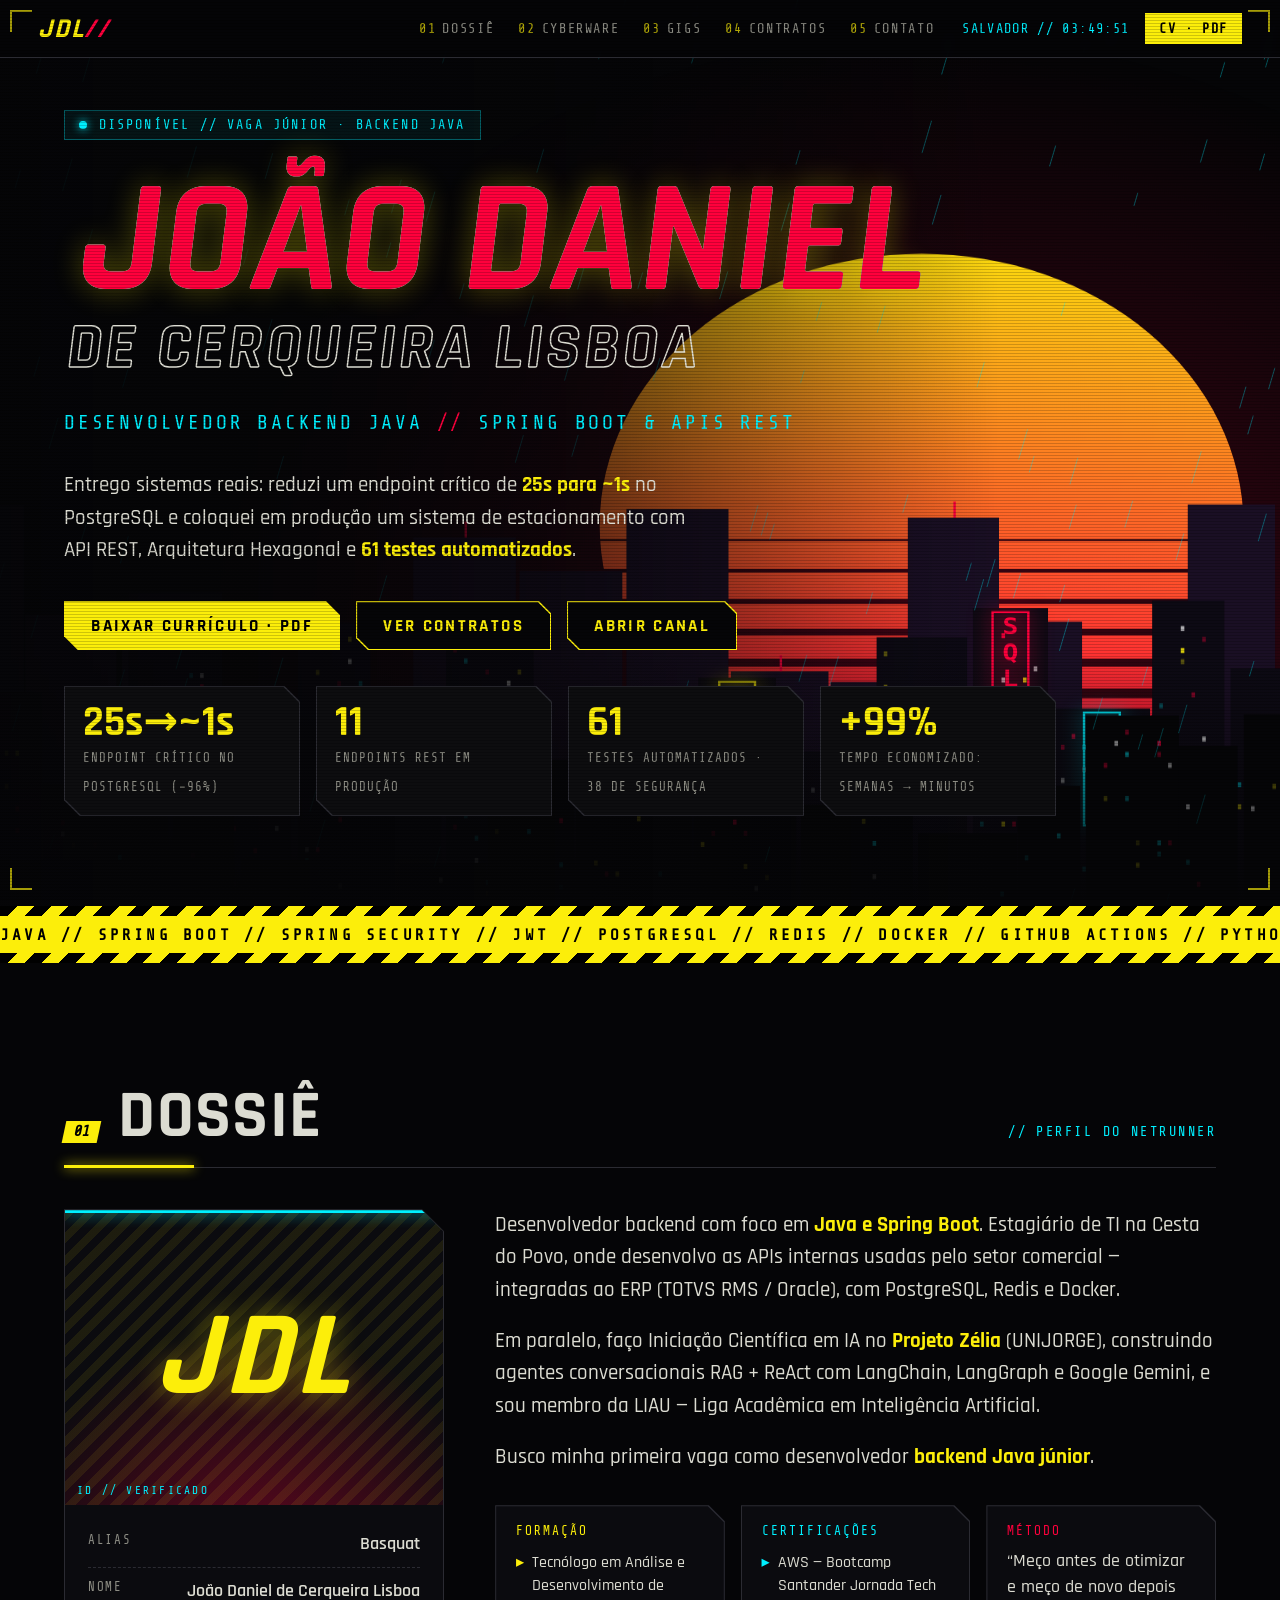
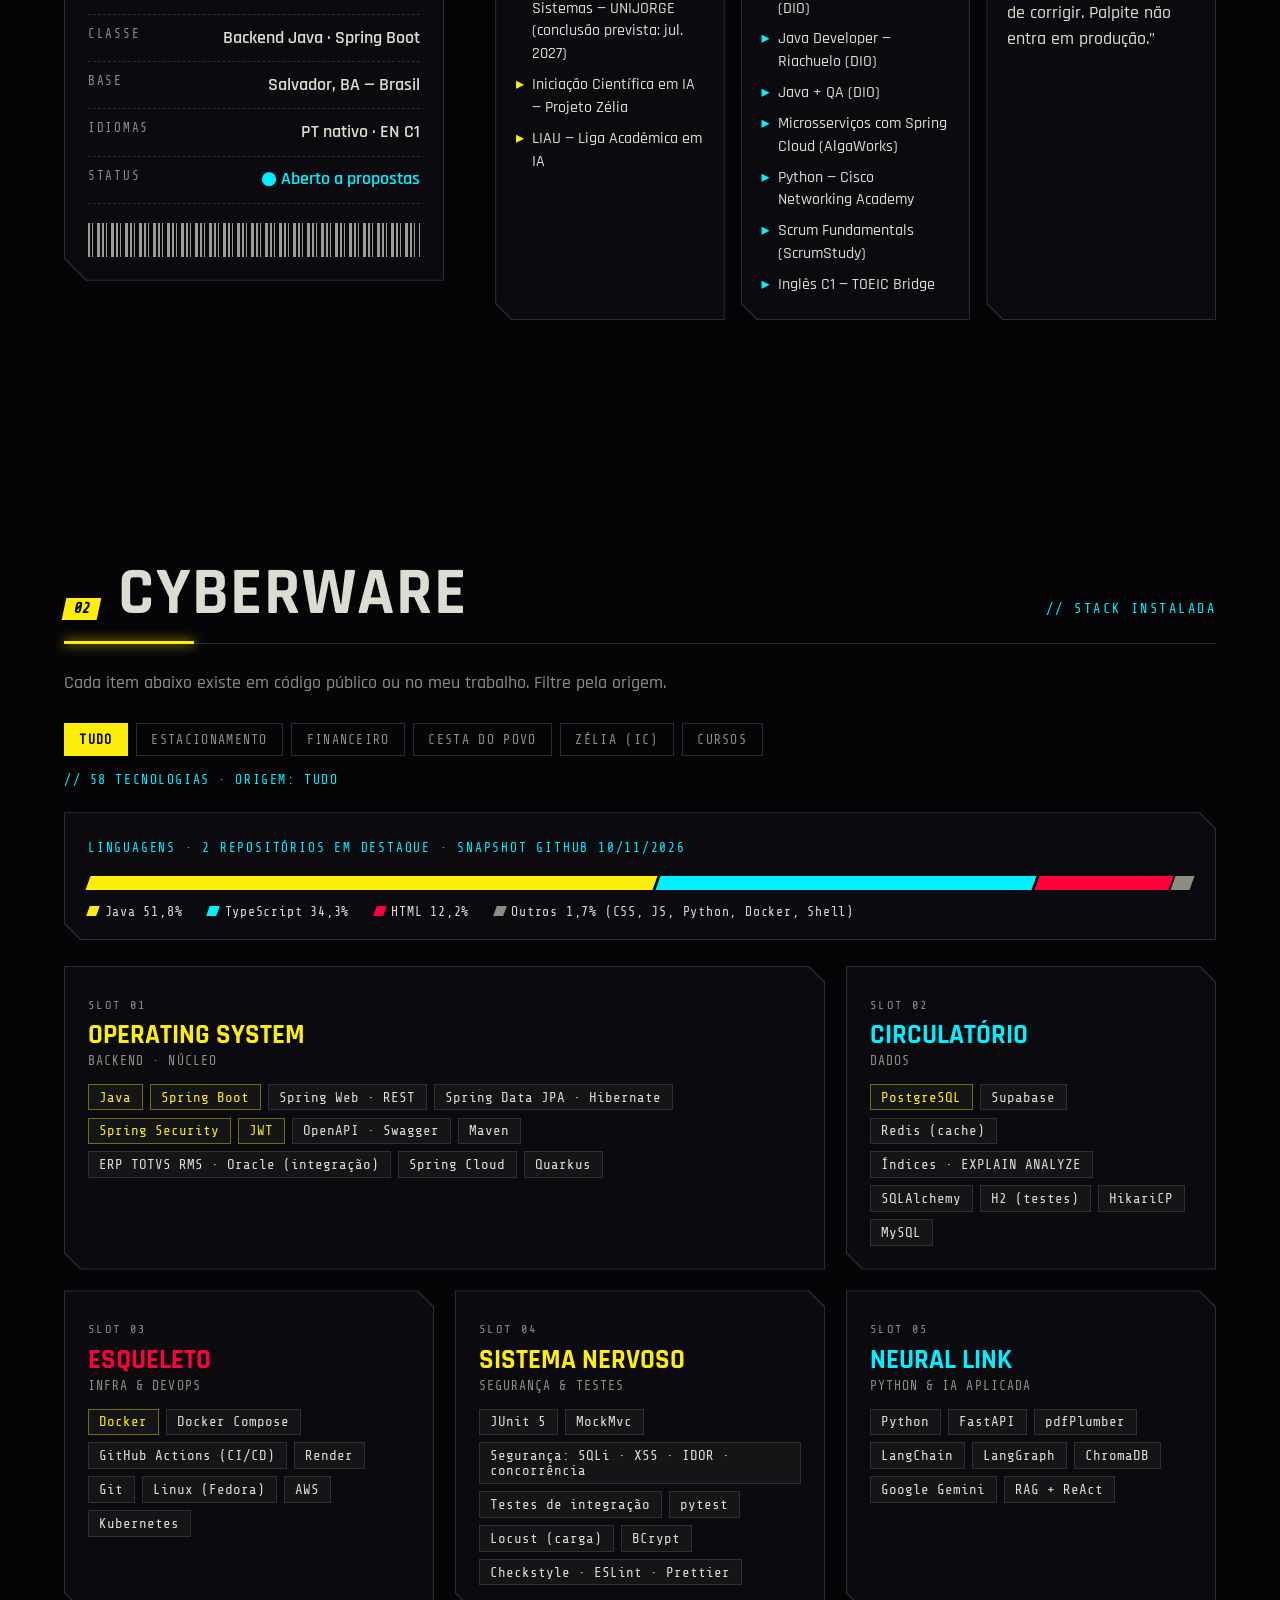
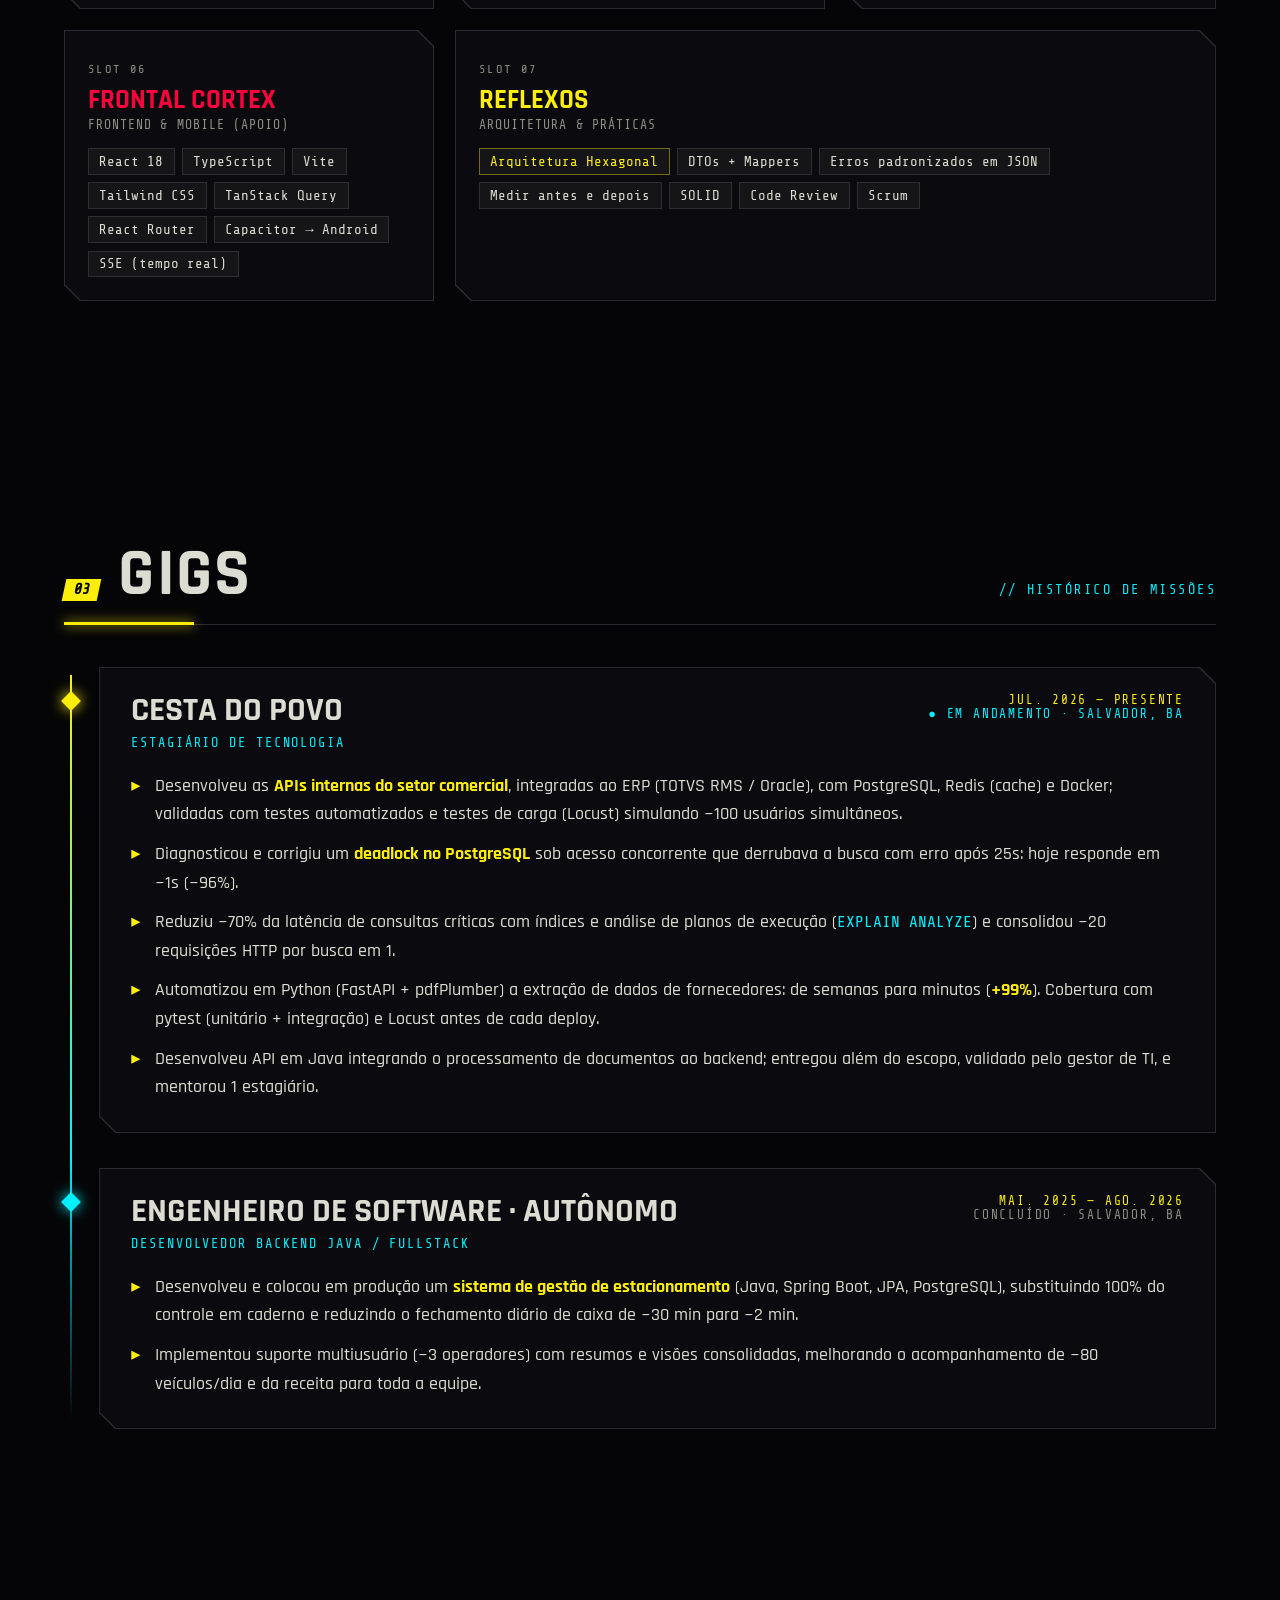
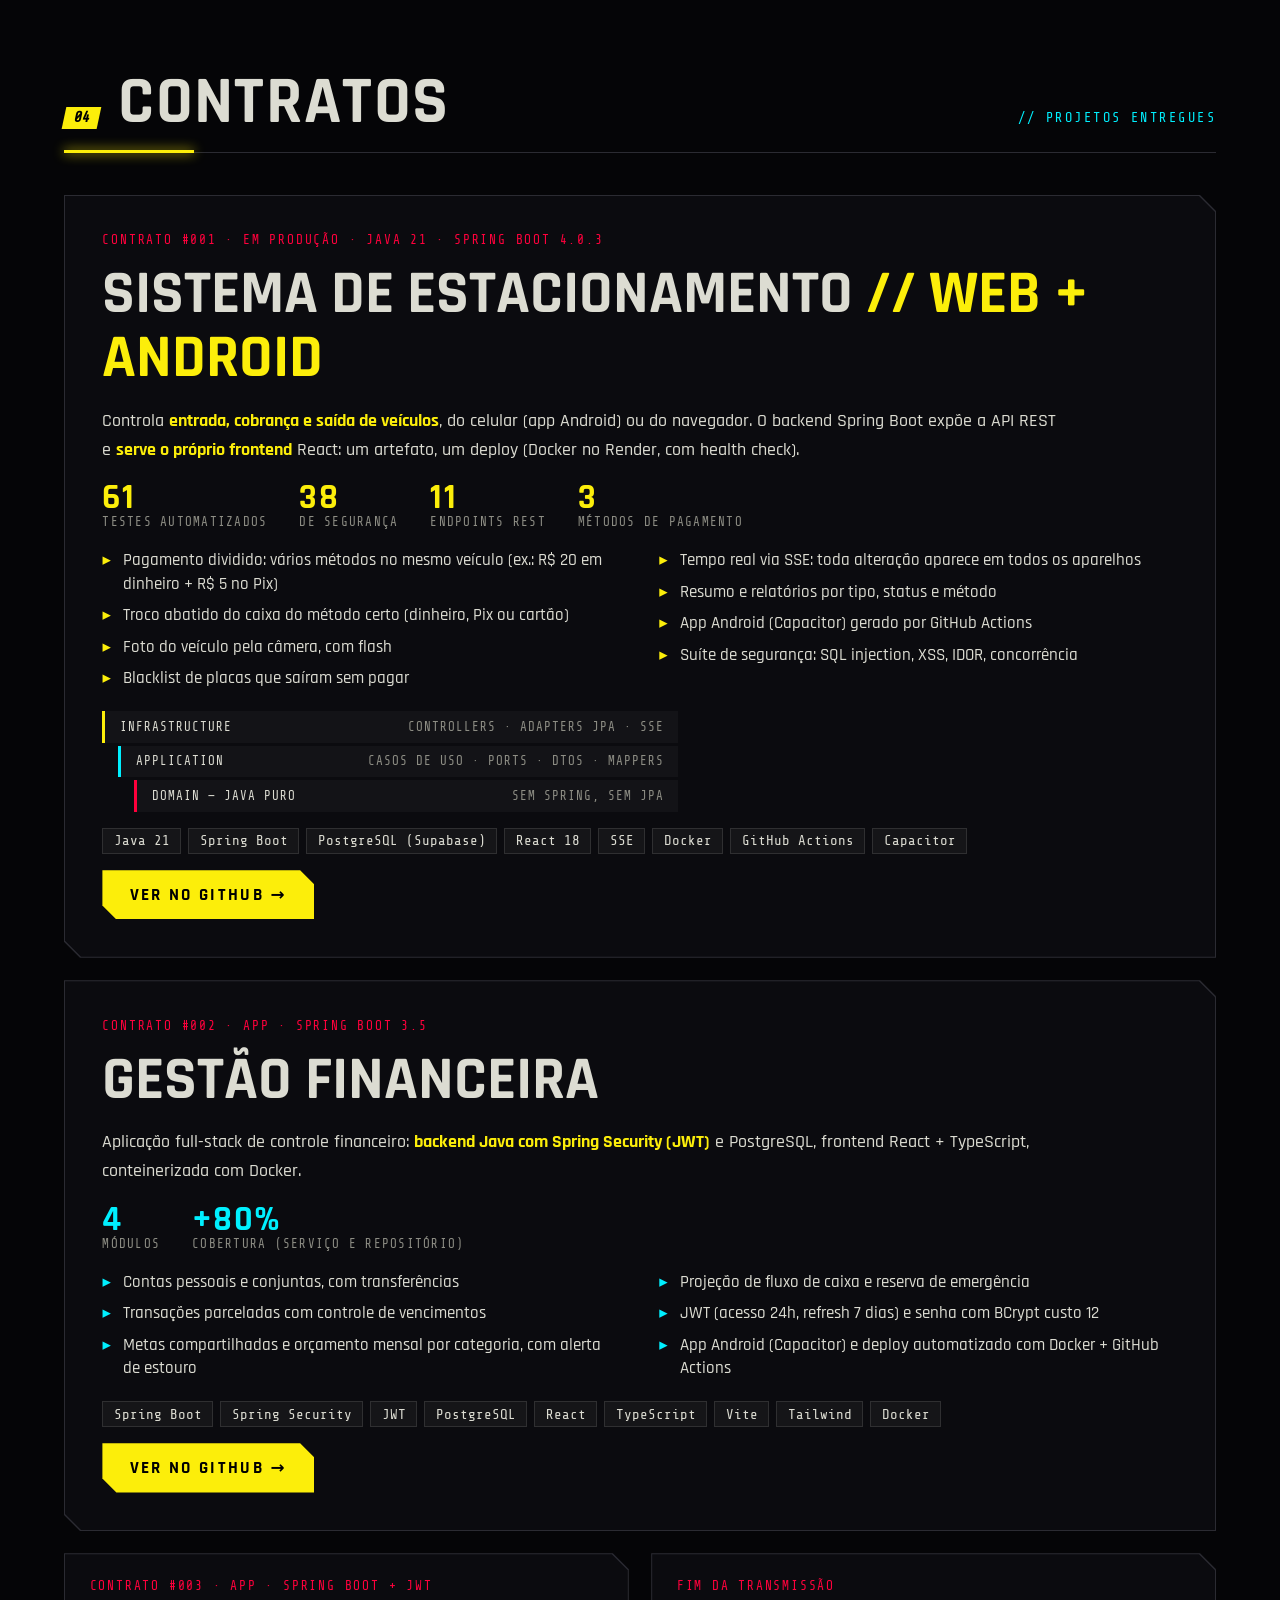
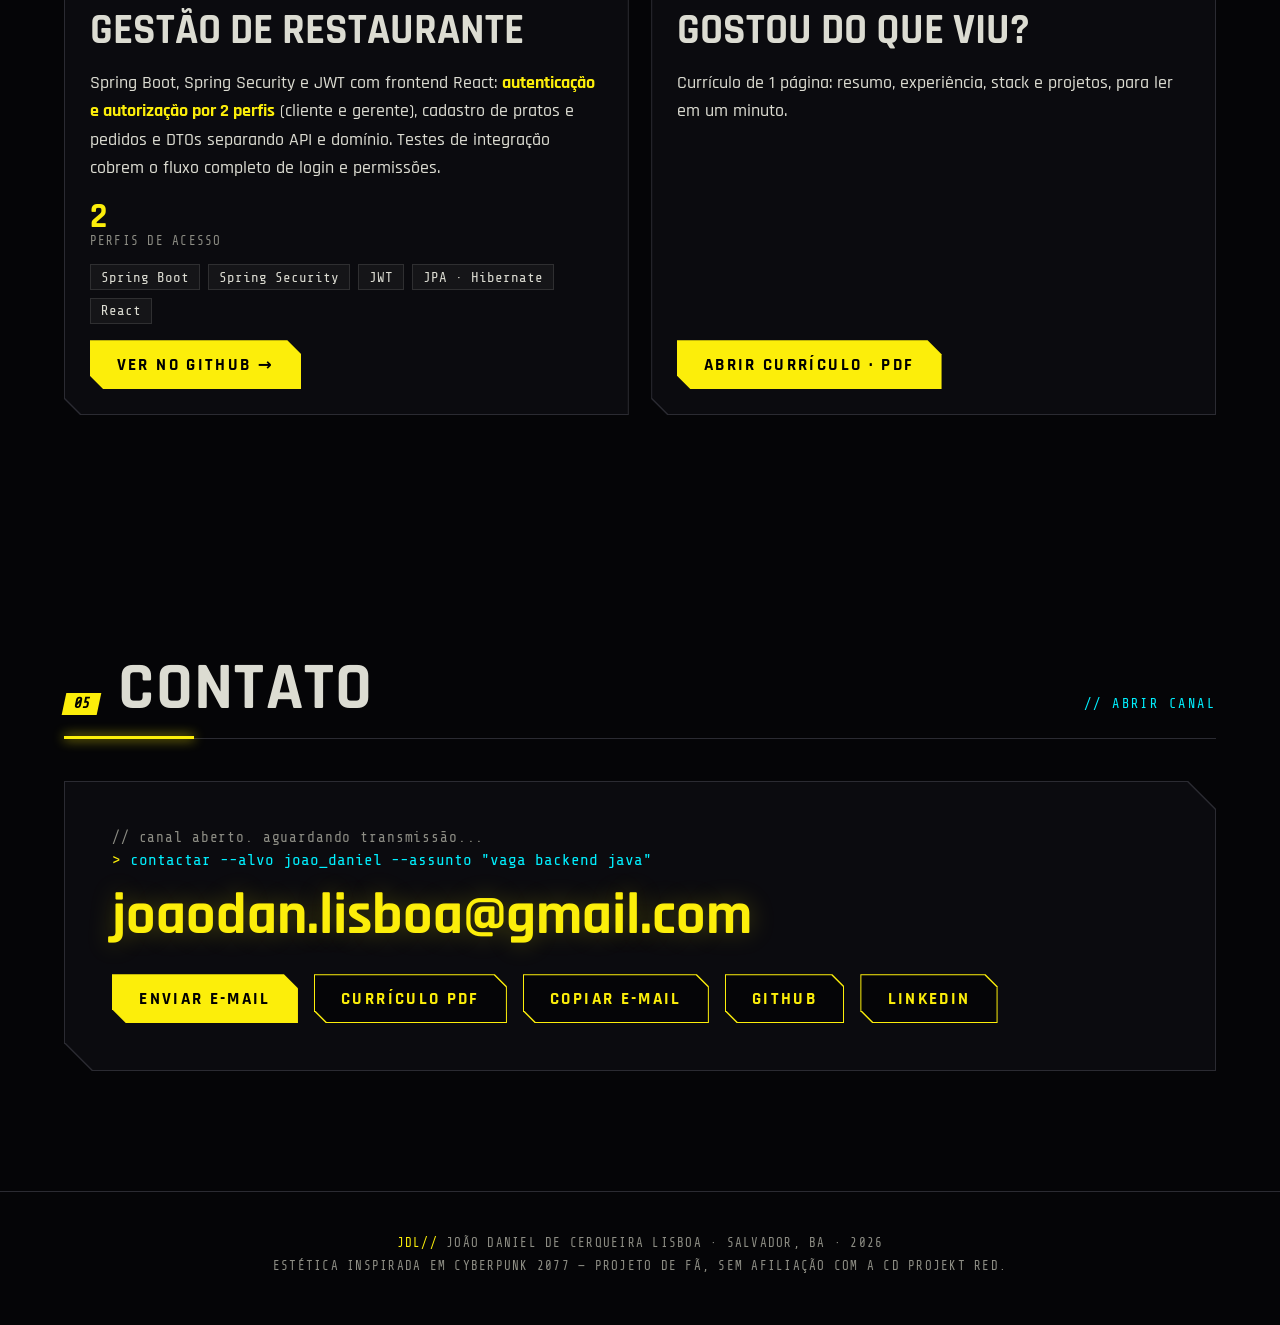
==== commit b9630575: "Add public CV PDF, social preview and Restaurante project - CV link in nav, hero, projects and conta" ====
--- a/index.html
+++ b/index.html
@@ -3,12 +3,23 @@
 <head>
 <meta charset="UTF-8">
 <meta name="viewport" content="width=device-width,initial-scale=1">
-<title>João Daniel Lisboa // Backend Java</title>
+<title>João Daniel Lisboa // Desenvolvedor Backend Java · Spring Boot</title>
 <meta name="description" content="Portfolio de João Daniel de Cerqueira Lisboa — Desenvolvedor Backend Java, Spring Boot e APIs REST. Salvador, BA.">
 <meta name="theme-color" content="#050507">
 <meta name="color-scheme" content="dark">
-<meta property="og:title" content="João Daniel Lisboa // Backend Java">
-<meta property="og:description" content="Spring Boot, APIs REST, PostgreSQL. Sistemas reais em produção.">
+<meta property="og:title" content="João Daniel Lisboa // Desenvolvedor Backend Java">
+<meta property="og:description" content="Reduzi um endpoint de 25s para ~1s no PostgreSQL e coloquei em produção uma API Spring Boot com 61 testes. Currículo e projetos aqui.">
+<meta name="author" content="João Daniel de Cerqueira Lisboa">
+<link rel="canonical" href="https://basquat.github.io/portfolio/">
+<meta property="og:type" content="website">
+<meta property="og:locale" content="pt_BR">
+<meta property="og:url" content="https://basquat.github.io/portfolio/">
+<meta property="og:image" content="https://basquat.github.io/portfolio/og.png">
+<meta property="og:image:width" content="1200">
+<meta property="og:image:height" content="630">
+<meta property="og:image:alt" content="João Daniel Lisboa — Desenvolvedor Backend Java, Spring Boot">
+<meta name="twitter:card" content="summary_large_image">
+<script type="application/ld+json">{"@context":"https://schema.org","@type":"Person","name":"João Daniel de Cerqueira Lisboa","alternateName":"Basquat","jobTitle":"Desenvolvedor Backend Java","url":"https://basquat.github.io/portfolio/","address":{"@type":"PostalAddress","addressLocality":"Salvador","addressRegion":"BA","addressCountry":"BR"},"alumniOf":"UNIJORGE","knowsAbout":["Java","Spring Boot","Spring Security","PostgreSQL","APIs REST","Docker"],"sameAs":["https://github.com/Basquat","https://www.linkedin.com/in/jo%C3%A3o-daniel-de-cerqueira-lisboa-0184a7356"]}</script>
 <link rel="icon" href="data:image/svg+xml,%3Csvg xmlns='http://www.w3.org/2000/svg' viewBox='0 0 32 32'%3E%3Crect width='32' height='32' fill='%23050507'/%3E%3Cpath d='M9 6h16v4h-6v12q0 4-5 4H8v-4h5V10H9z' fill='%23fcee0a'/%3E%3C/svg%3E">
 <link rel="preconnect" href="https://fonts.googleapis.com">
 <link rel="preconnect" href="https://fonts.gstatic.com" crossorigin>
@@ -56,18 +67,20 @@
 .bar nav a:hover,.bar nav a.on{color:var(--y)}
 .bar nav a.on::after{content:"";position:absolute;left:.75rem;right:.75rem;bottom:0;height:2px;background:var(--y);box-shadow:0 0 8px var(--y)}
 #clk{font:.85rem var(--m);color:var(--c);letter-spacing:.1em;flex:none;white-space:nowrap}
+.cvb{flex:none;font:700 .85rem var(--m);letter-spacing:.12em;text-transform:uppercase;text-decoration:none;background:var(--y);color:#000;padding:.5rem .85rem;transition:background .15s}
+.cvb:hover{background:var(--c)}
 @media(max-width:960px){#clk{display:none}}
 @supports(animation-timeline:scroll()){
 .prog{position:fixed;top:58px;left:0;right:0;height:2px;z-index:41;background:var(--y);box-shadow:0 0 8px var(--y);transform:scaleX(0);transform-origin:0 50%;animation:pg linear both;animation-timeline:scroll(root)}
 @keyframes pg{to{transform:scaleX(1)}}}
 
 /* boot */
-#boot{position:fixed;inset:0;z-index:100;background:#000;display:grid;place-content:center;padding:24px;font:1rem/1.9 var(--m);color:var(--y);cursor:pointer;animation:out .5s 2.3s forwards}
-#boot p{opacity:0;animation:on .01s calc(var(--i)*.28s) forwards;white-space:nowrap}
+#boot{position:fixed;inset:0;z-index:100;background:#000;display:grid;place-content:center;padding:24px;font:1rem/1.9 var(--m);color:var(--y);cursor:pointer;animation:out .4s 1.4s forwards}
+#boot p{opacity:0;animation:on .01s calc(var(--i)*.18s) forwards;white-space:nowrap}
 #boot .ok{color:var(--c)}
-#boot small{display:block;color:var(--d);margin-top:1rem;opacity:0;animation:on .01s 1.4s forwards}
+#boot small{display:block;color:var(--d);margin-top:1rem;opacity:0;animation:on .01s .8s forwards}
 #boot i{display:block;height:4px;background:#222;margin-top:.8rem;position:relative;overflow:hidden}
-#boot i::after{content:"";position:absolute;inset:0;background:var(--y);transform:scaleX(0);transform-origin:0 0;animation:ld 2.1s linear forwards}
+#boot i::after{content:"";position:absolute;inset:0;background:var(--y);transform:scaleX(0);transform-origin:0 0;animation:ld 1.3s linear forwards}
 @keyframes on{to{opacity:1}}
 @keyframes ld{to{transform:scaleX(1)}}
 @keyframes out{to{opacity:0;visibility:hidden}}
@@ -250,6 +263,7 @@
     <a href="#contato" data-n="05">Contato</a>
   </nav>
   <span id="clk" aria-hidden="true"></span>
+  <a class="cvb" href="Curriculo-Joao-Daniel-Lisboa.pdf" target="_blank" rel="noopener">CV · PDF</a>
 </header>
 <div class="prog" aria-hidden="true"></div>
 
@@ -261,7 +275,8 @@
   <p class="role">Desenvolvedor Backend Java <span>//</span> Spring Boot &amp; APIs REST</p>
   <p class="lead">Entrego sistemas reais: reduzi um endpoint crítico de <b>25s para ~1s</b> no PostgreSQL e coloquei em produção um sistema de estacionamento com API REST, Arquitetura Hexagonal e <b>61 testes automatizados</b>.</p>
   <div class="cta">
-    <a class="btn f" href="#contratos">Ver contratos</a>
+    <a class="btn f" href="Curriculo-Joao-Daniel-Lisboa.pdf" target="_blank" rel="noopener">Baixar currículo · PDF</a>
+    <a class="btn cut" href="#contratos">Ver contratos</a>
     <a class="btn cut" href="#contato">Abrir canal</a>
   </div>
   <div class="stats rv">
@@ -457,6 +472,20 @@
       <ul class="chips"><li>Spring Boot</li><li>Spring Security</li><li>JWT</li><li>PostgreSQL</li><li>React</li><li>TypeScript</li><li>Vite</li><li>Tailwind</li><li>Docker</li></ul>
       <a class="btn f" href="https://github.com/Basquat/financeiro" target="_blank" rel="noopener">Ver no GitHub →</a>
     </article>
+    <article class="cut rv">
+      <span class="mono">Contrato #003 · app · Spring Boot + JWT</span>
+      <h3>Gestão de Restaurante</h3>
+      <p>Spring Boot, Spring Security e JWT com frontend React: <b style="color:var(--y)">autenticação e autorização por 2 perfis</b> (cliente e gerente), cadastro de pratos e pedidos e DTOs separando API e domínio. Testes de integração cobrem o fluxo completo de login e permissões.</p>
+      <div class="met"><div><b>2</b>perfis de acesso</div></div>
+      <ul class="chips"><li>Spring Boot</li><li>Spring Security</li><li>JWT</li><li>JPA · Hibernate</li><li>React</li></ul>
+      <a class="btn f" href="https://github.com/Basquat/Restaurante" target="_blank" rel="noopener">Ver no GitHub →</a>
+    </article>
+    <aside class="cut rv" style="--a:var(--c)">
+      <span class="mono">Fim da transmissão</span>
+      <h3>Gostou do que viu?</h3>
+      <p>Currículo de 1 página: resumo, experiência, stack e projetos, para ler em um minuto.</p>
+      <a class="btn f" href="Curriculo-Joao-Daniel-Lisboa.pdf" target="_blank" rel="noopener">Abrir currículo · PDF</a>
+    </aside>
   </div>
 </section>
 
@@ -465,9 +494,10 @@
   <div class="term cut rv">
     <p class="dim">// canal aberto. aguardando transmissão...</p>
     <p class="cmd"><i>&gt;</i> contactar --alvo joao_daniel --assunto "vaga backend java"</p>
-    <a class="mail" href="mailto:joaodan.lisboa@gmail.com">joaodan.lisboa@gmail.com</a>
+    <a class="mail" href="mailto:joaodan.lisboa@gmail.com?subject=Vaga%20Backend%20Java">joaodan.lisboa@gmail.com</a>
     <div class="cta">
-      <a class="btn f" href="mailto:joaodan.lisboa@gmail.com">Enviar e-mail</a>
+      <a class="btn f" href="mailto:joaodan.lisboa@gmail.com?subject=Vaga%20Backend%20Java">Enviar e-mail</a>
+      <a class="btn cut" href="Curriculo-Joao-Daniel-Lisboa.pdf" target="_blank" rel="noopener">Currículo PDF</a>
       <button class="btn cut" id="cp" data-v="joaodan.lisboa@gmail.com">Copiar e-mail</button>
       <a class="btn cut" href="https://github.com/Basquat" target="_blank" rel="noopener">GitHub</a>
       <a class="btn cut" href="https://www.linkedin.com/in/jo%C3%A3o-daniel-de-cerqueira-lisboa-0184a7356" target="_blank" rel="noopener">LinkedIn</a>
